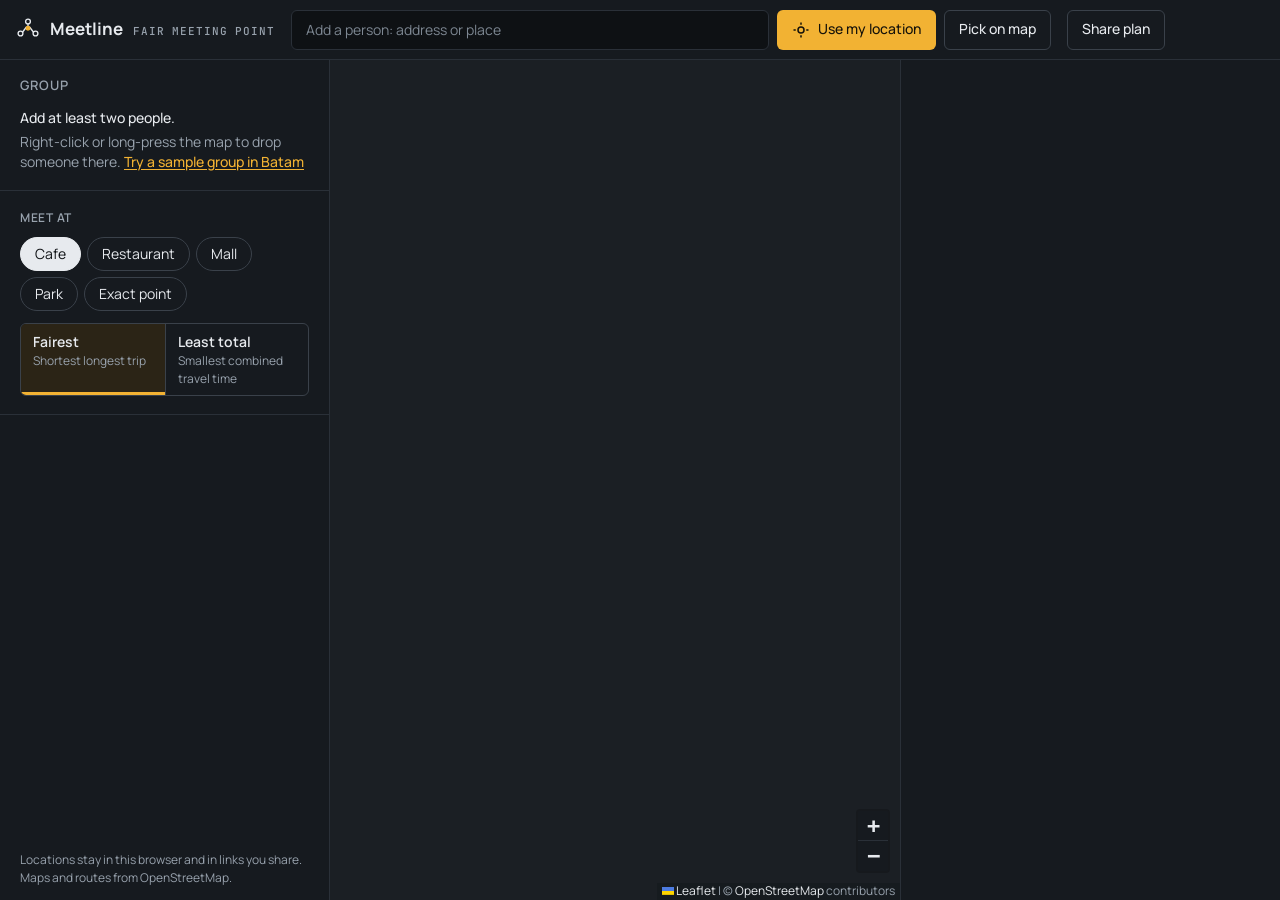
==== index.html @ 8531cdbb "Meetline: fair meeting point for 2-8 people with per-person routes" ====
<!doctype html>
<html lang="en">
<head>
<meta charset="utf-8">
<link rel="icon" href="data:image/svg+xml,%3Csvg xmlns=%27http://www.w3.org/2000/svg%27 viewBox=%270 0 32 32%27%3E%3Ccircle cx=%2716%27 cy=%2716%27 r=%2710%27 fill=%27%23111417%27/%3E%3Ccircle cx=%2716%27 cy=%2716%27 r=%274%27 fill=%27%23ffffff%27/%3E%3C/svg%3E">
<meta name="viewport" content="width=device-width, initial-scale=1, viewport-fit=cover">
<title>Meetline: find the fairest place to meet</title>
<meta name="description" content="Add two or more people, see the place where nobody travels too long, and the road route for each person.">
<link rel="preconnect" href="https://fonts.googleapis.com">
<link rel="preconnect" href="https://fonts.gstatic.com" crossorigin>
<link href="https://fonts.googleapis.com/css2?family=JetBrains+Mono:wght@500&family=Manrope:wght@400;500;600;700&display=swap" rel="stylesheet">
<link rel="stylesheet" href="./vendor/leaflet/leaflet.css">
<link rel="stylesheet" href="./src/base.css">
<link rel="stylesheet" href="style.css">
</head>
<body class="app">
<div class="console">
  <header class="toolbar">
    <div class="brand"><svg class="brand-mark" viewBox="0 0 32 32" aria-hidden="true"><circle cx="6" cy="22" r="3.2"/><circle cx="26" cy="22" r="3.2"/><circle cx="16" cy="6" r="3.2"/><path d="M8.6 20.3L14.2 13M23.4 20.3L17.8 13M16 9.4V13"/><circle cx="16" cy="15" r="2.4" class="brand-meet"/></svg><span class="brand-name">Meetline</span><span class="brand-sub">fair meeting point</span></div>
    <div class="toolbar-add">
      <div class="search">
          <label class="sr" for="search-input">Add a person by address or place</label>
          <input id="search-input" type="search" placeholder="Add a person: address or place" autocomplete="off" role="combobox" aria-controls="search-suggest" aria-expanded="false">
          <ul id="search-suggest" class="suggest" role="listbox" hidden></ul>
        </div>
      <button id="btn-locate" type="button" class="btn btn-primary"><svg viewBox="0 0 24 24" aria-hidden="true"><circle cx="12" cy="12" r="4"/><path d="M12 2v3M12 19v3M2 12h3M19 12h3"/></svg>Use my location</button>
          <button id="btn-pick" type="button" class="btn btn-quiet" aria-pressed="false">Pick on map</button>
    </div>
    <button type="button" class="btn btn-quiet" data-action="share-top">Share plan</button>
  </header>
  <aside id="panel" class="col col-left" aria-label="People and options">
    <section class="block">
      <h1 class="title">Group</h1>
      <div class="block-head"><h2 class="label">People</h2><span id="people-count" class="count"></span></div>
        <ul id="people" class="people"></ul>
        <div id="empty" class="empty">
          <p id="empty-need" class="empty-need">Add at least two people.</p>
          <p class="empty-hint">Right-click or long-press the map to drop someone there. <button type="button" class="link" data-action="demo">Try a sample group in Batam</button></p>
        </div>
    </section>
    <section class="block">
      <h2 class="label">Meet at</h2>
        <div id="categories" class="chips" role="group" aria-label="Place type"></div>
        <div id="objective" class="segs" role="group" aria-label="Ranking"></div>
    </section>
    <footer class="foot">Locations stay in this browser and in links you share. Maps and routes from OpenStreetMap.</footer>
  </aside>
  <main class="col-map"><div id="map" aria-label="Map"></div></main>
  <aside class="col col-right" aria-label="Results">
    <div id="status" class="status" role="status" aria-live="polite" hidden></div>
    <section id="detail" class="detail" hidden></section>
    <section id="results-wrap" class="block" hidden>
        <h2 id="results-label" class="label">Ranked</h2>
        <ol id="results" class="results"></ol>
      </section>
  </aside>
</div>
<div id="toast" class="toast" role="status" aria-live="polite" hidden></div>
<script src="./vendor/leaflet/leaflet.js"></script>
<script src="./src/geo.js"></script>
<script src="./src/demo-snapshot.js"></script>
<script>
window.MEETLINE_CONFIG = { colors: ['#4D9BFF', '#FF8A3D', '#4CC27A', '#FF5C5C', '#2FC6CF', '#E8C547', '#AEB6BF', '#C98C5A'] };
</script>
<script src="./src/app.js"></script>
</body>
</html>
---- vendor/leaflet/leaflet.css ----
/* required styles */

.leaflet-pane,
.leaflet-tile,
.leaflet-marker-icon,
.leaflet-marker-shadow,
.leaflet-tile-container,
.leaflet-pane > svg,
.leaflet-pane > canvas,
.leaflet-zoom-box,
.leaflet-image-layer,
.leaflet-layer {
	position: absolute;
	left: 0;
	top: 0;
	}
.leaflet-container {
	overflow: hidden;
	}
.leaflet-tile,
.leaflet-marker-icon,
.leaflet-marker-shadow {
	-webkit-user-select: none;
	   -moz-user-select: none;
	        user-select: none;
	  -webkit-user-drag: none;
	}
/* Prevents IE11 from highlighting tiles in blue */
.leaflet-tile::selection {
	background: transparent;
}
/* Safari renders non-retina tile on retina better with this, but Chrome is worse */
.leaflet-safari .leaflet-tile {
	image-rendering: -webkit-optimize-contrast;
	}
/* hack that prevents hw layers "stretching" when loading new tiles */
.leaflet-safari .leaflet-tile-container {
	width: 1600px;
	height: 1600px;
	-webkit-transform-origin: 0 0;
	}
.leaflet-marker-icon,
.leaflet-marker-shadow {
	display: block;
	}
/* .leaflet-container svg: reset svg max-width decleration shipped in Joomla! (joomla.org) 3.x */
/* .leaflet-container img: map is broken in FF if you have max-width: 100% on tiles */
.leaflet-container .leaflet-overlay-pane svg {
	max-width: none !important;
	max-height: none !important;
	}
.leaflet-container .leaflet-marker-pane img,
.leaflet-container .leaflet-shadow-pane img,
.leaflet-container .leaflet-tile-pane img,
.leaflet-container img.leaflet-image-layer,
.leaflet-container .leaflet-tile {
	max-width: none !important;
	max-height: none !important;
	width: auto;
	padding: 0;
	}

.leaflet-container img.leaflet-tile {
	/* See: https://bugs.chromium.org/p/chromium/issues/detail?id=600120 */
	mix-blend-mode: plus-lighter;
}

.leaflet-container.leaflet-touch-zoom {
	-ms-touch-action: pan-x pan-y;
	touch-action: pan-x pan-y;
	}
.leaflet-container.leaflet-touch-drag {
	-ms-touch-action: pinch-zoom;
	/* Fallback for FF which doesn't support pinch-zoom */
	touch-action: none;
	touch-action: pinch-zoom;
}
.leaflet-container.leaflet-touch-drag.leaflet-touch-zoom {
	-ms-touch-action: none;
	touch-action: none;
}
.leaflet-container {
	-webkit-tap-highlight-color: transparent;
}
.leaflet-container a {
	-webkit-tap-highlight-color: rgba(51, 181, 229, 0.4);
}
.leaflet-tile {
	filter: inherit;
	visibility: hidden;
	}
.leaflet-tile-loaded {
	visibility: inherit;
	}
.leaflet-zoom-box {
	width: 0;
	height: 0;
	-moz-box-sizing: border-box;
	     box-sizing: border-box;
	z-index: 800;
	}
/* workaround for https://bugzilla.mozilla.org/show_bug.cgi?id=888319 */
.leaflet-overlay-pane svg {
	-moz-user-select: none;
	}

.leaflet-pane         { z-index: 400; }

.leaflet-tile-pane    { z-index: 200; }
.leaflet-overlay-pane { z-index: 400; }
.leaflet-shadow-pane  { z-index: 500; }
.leaflet-marker-pane  { z-index: 600; }
.leaflet-tooltip-pane   { z-index: 650; }
.leaflet-popup-pane   { z-index: 700; }

.leaflet-map-pane canvas { z-index: 100; }
.leaflet-map-pane svg    { z-index: 200; }

.leaflet-vml-shape {
	width: 1px;
	height: 1px;
	}
.lvml {
	behavior: url(#default#VML);
	display: inline-block;
	position: absolute;
	}


/* control positioning */

.leaflet-control {
	position: relative;
	z-index: 800;
	pointer-events: visiblePainted; /* IE 9-10 doesn't have auto */
	pointer-events: auto;
	}
.leaflet-top,
.leaflet-bottom {
	position: absolute;
	z-index: 1000;
	pointer-events: none;
	}
.leaflet-top {
	top: 0;
	}
.leaflet-right {
	right: 0;
	}
.leaflet-bottom {
	bottom: 0;
	}
.leaflet-left {
	left: 0;
	}
.leaflet-control {
	float: left;
	clear: both;
	}
.leaflet-right .leaflet-control {
	float: right;
	}
.leaflet-top .leaflet-control {
	margin-top: 10px;
	}
.leaflet-bottom .leaflet-control {
	margin-bottom: 10px;
	}
.leaflet-left .leaflet-control {
	margin-left: 10px;
	}
.leaflet-right .leaflet-control {
	margin-right: 10px;
	}


/* zoom and fade animations */

.leaflet-fade-anim .leaflet-popup {
	opacity: 0;
	-webkit-transition: opacity 0.2s linear;
	   -moz-transition: opacity 0.2s linear;
	        transition: opacity 0.2s linear;
	}
.leaflet-fade-anim .leaflet-map-pane .leaflet-popup {
	opacity: 1;
	}
.leaflet-zoom-animated {
	-webkit-transform-origin: 0 0;
	    -ms-transform-origin: 0 0;
	        transform-origin: 0 0;
	}
svg.leaflet-zoom-animated {
	will-change: transform;
}

.leaflet-zoom-anim .leaflet-zoom-animated {
	-webkit-transition: -webkit-transform 0.25s cubic-bezier(0,0,0.25,1);
	   -moz-transition:    -moz-transform 0.25s cubic-bezier(0,0,0.25,1);
	        transition:         transform 0.25s cubic-bezier(0,0,0.25,1);
	}
.leaflet-zoom-anim .leaflet-tile,
.leaflet-pan-anim .leaflet-tile {
	-webkit-transition: none;
	   -moz-transition: none;
	        transition: none;
	}

.leaflet-zoom-anim .leaflet-zoom-hide {
	visibility: hidden;
	}


/* cursors */

.leaflet-interactive {
	cursor: pointer;
	}
.leaflet-grab {
	cursor: -webkit-grab;
	cursor:    -moz-grab;
	cursor:         grab;
	}
.leaflet-crosshair,
.leaflet-crosshair .leaflet-interactive {
	cursor: crosshair;
	}
.leaflet-popup-pane,
.leaflet-control {
	cursor: auto;
	}
.leaflet-dragging .leaflet-grab,
.leaflet-dragging .leaflet-grab .leaflet-interactive,
.leaflet-dragging .leaflet-marker-draggable {
	cursor: move;
	cursor: -webkit-grabbing;
	cursor:    -moz-grabbing;
	cursor:         grabbing;
	}

/* marker & overlays interactivity */
.leaflet-marker-icon,
.leaflet-marker-shadow,
.leaflet-image-layer,
.leaflet-pane > svg path,
.leaflet-tile-container {
	pointer-events: none;
	}

.leaflet-marker-icon.leaflet-interactive,
.leaflet-image-layer.leaflet-interactive,
.leaflet-pane > svg path.leaflet-interactive,
svg.leaflet-image-layer.leaflet-interactive path {
	pointer-events: visiblePainted; /* IE 9-10 doesn't have auto */
	pointer-events: auto;
	}

/* visual tweaks */

.leaflet-container {
	background: #ddd;
	outline-offset: 1px;
	}
.leaflet-container a {
	color: #0078A8;
	}
.leaflet-zoom-box {
	border: 2px dotted #38f;
	background: rgba(255,255,255,0.5);
	}


/* general typography */
.leaflet-container {
	font-family: "Helvetica Neue", Arial, Helvetica, sans-serif;
	font-size: 12px;
	font-size: 0.75rem;
	line-height: 1.5;
	}


/* general toolbar styles */

.leaflet-bar {
	box-shadow: 0 1px 5px rgba(0,0,0,0.65);
	border-radius: 4px;
	}
.leaflet-bar a {
	background-color: #fff;
	border-bottom: 1px solid #ccc;
	width: 26px;
	height: 26px;
	line-height: 26px;
	display: block;
	text-align: center;
	text-decoration: none;
	color: black;
	}
.leaflet-bar a,
.leaflet-control-layers-toggle {
	background-position: 50% 50%;
	background-repeat: no-repeat;
	display: block;
	}
.leaflet-bar a:hover,
.leaflet-bar a:focus {
	background-color: #f4f4f4;
	}
.leaflet-bar a:first-child {
	border-top-left-radius: 4px;
	border-top-right-radius: 4px;
	}
.leaflet-bar a:last-child {
	border-bottom-left-radius: 4px;
	border-bottom-right-radius: 4px;
	border-bottom: none;
	}
.leaflet-bar a.leaflet-disabled {
	cursor: default;
	background-color: #f4f4f4;
	color: #bbb;
	}

.leaflet-touch .leaflet-bar a {
	width: 30px;
	height: 30px;
	line-height: 30px;
	}
.leaflet-touch .leaflet-bar a:first-child {
	border-top-left-radius: 2px;
	border-top-right-radius: 2px;
	}
.leaflet-touch .leaflet-bar a:last-child {
	border-bottom-left-radius: 2px;
	border-bottom-right-radius: 2px;
	}

/* zoom control */

.leaflet-control-zoom-in,
.leaflet-control-zoom-out {
	font: bold 18px 'Lucida Console', Monaco, monospace;
	text-indent: 1px;
	}

.leaflet-touch .leaflet-control-zoom-in, .leaflet-touch .leaflet-control-zoom-out  {
	font-size: 22px;
	}


/* layers control */

.leaflet-control-layers {
	box-shadow: 0 1px 5px rgba(0,0,0,0.4);
	background: #fff;
	border-radius: 5px;
	}
.leaflet-control-layers-toggle {
	background-image: url(images/layers.png);
	width: 36px;
	height: 36px;
	}
.leaflet-retina .leaflet-control-layers-toggle {
	background-image: url(images/layers-2x.png);
	background-size: 26px 26px;
	}
.leaflet-touch .leaflet-control-layers-toggle {
	width: 44px;
	height: 44px;
	}
.leaflet-control-layers .leaflet-control-layers-list,
.leaflet-control-layers-expanded .leaflet-control-layers-toggle {
	display: none;
	}
.leaflet-control-layers-expanded .leaflet-control-layers-list {
	display: block;
	position: relative;
	}
.leaflet-control-layers-expanded {
	padding: 6px 10px 6px 6px;
	color: #333;
	background: #fff;
	}
.leaflet-control-layers-scrollbar {
	overflow-y: scroll;
	overflow-x: hidden;
	padding-right: 5px;
	}
.leaflet-control-layers-selector {
	margin-top: 2px;
	position: relative;
	top: 1px;
	}
.leaflet-control-layers label {
	display: block;
	font-size: 13px;
	font-size: 1.08333em;
	}
.leaflet-control-layers-separator {
	height: 0;
	border-top: 1px solid #ddd;
	margin: 5px -10px 5px -6px;
	}

/* Default icon URLs */
.leaflet-default-icon-path { /* used only in path-guessing heuristic, see L.Icon.Default */
	background-image: url(images/marker-icon.png);
	}


/* attribution and scale controls */

.leaflet-container .leaflet-control-attribution {
	background: #fff;
	background: rgba(255, 255, 255, 0.8);
	margin: 0;
	}
.leaflet-control-attribution,
.leaflet-control-scale-line {
	padding: 0 5px;
	color: #333;
	line-height: 1.4;
	}
.leaflet-control-attribution a {
	text-decoration: none;
	}
.leaflet-control-attribution a:hover,
.leaflet-control-attribution a:focus {
	text-decoration: underline;
	}
.leaflet-attribution-flag {
	display: inline !important;
	vertical-align: baseline !important;
	width: 1em;
	height: 0.6669em;
	}
.leaflet-left .leaflet-control-scale {
	margin-left: 5px;
	}
.leaflet-bottom .leaflet-control-scale {
	margin-bottom: 5px;
	}
.leaflet-control-scale-line {
	border: 2px solid #777;
	border-top: none;
	line-height: 1.1;
	padding: 2px 5px 1px;
	white-space: nowrap;
	-moz-box-sizing: border-box;
	     box-sizing: border-box;
	background: rgba(255, 255, 255, 0.8);
	text-shadow: 1px 1px #fff;
	}
.leaflet-control-scale-line:not(:first-child) {
	border-top: 2px solid #777;
	border-bottom: none;
	margin-top: -2px;
	}
.leaflet-control-scale-line:not(:first-child):not(:last-child) {
	border-bottom: 2px solid #777;
	}

.leaflet-touch .leaflet-control-attribution,
.leaflet-touch .leaflet-control-layers,
.leaflet-touch .leaflet-bar {
	box-shadow: none;
	}
.leaflet-touch .leaflet-control-layers,
.leaflet-touch .leaflet-bar {
	border: 2px solid rgba(0,0,0,0.2);
	background-clip: padding-box;
	}


/* popup */

.leaflet-popup {
	position: absolute;
	text-align: center;
	margin-bottom: 20px;
	}
.leaflet-popup-content-wrapper {
	padding: 1px;
	text-align: left;
	border-radius: 12px;
	}
.leaflet-popup-content {
	margin: 13px 24px 13px 20px;
	line-height: 1.3;
	font-size: 13px;
	font-size: 1.08333em;
	min-height: 1px;
	}
.leaflet-popup-content p {
	margin: 17px 0;
	margin: 1.3em 0;
	}
.leaflet-popup-tip-container {
	width: 40px;
	height: 20px;
	position: absolute;
	left: 50%;
	margin-top: -1px;
	margin-left: -20px;
	overflow: hidden;
	pointer-events: none;
	}
.leaflet-popup-tip {
	width: 17px;
	height: 17px;
	padding: 1px;

	margin: -10px auto 0;
	pointer-events: auto;

	-webkit-transform: rotate(45deg);
	   -moz-transform: rotate(45deg);
	    -ms-transform: rotate(45deg);
	        transform: rotate(45deg);
	}
.leaflet-popup-content-wrapper,
.leaflet-popup-tip {
	background: white;
	color: #333;
	box-shadow: 0 3px 14px rgba(0,0,0,0.4);
	}
.leaflet-container a.leaflet-popup-close-button {
	position: absolute;
	top: 0;
	right: 0;
	border: none;
	text-align: center;
	width: 24px;
	height: 24px;
	font: 16px/24px Tahoma, Verdana, sans-serif;
	color: #757575;
	text-decoration: none;
	background: transparent;
	}
.leaflet-container a.leaflet-popup-close-button:hover,
.leaflet-container a.leaflet-popup-close-button:focus {
	color: #585858;
	}
.leaflet-popup-scrolled {
	overflow: auto;
	}

.leaflet-oldie .leaflet-popup-content-wrapper {
	-ms-zoom: 1;
	}
.leaflet-oldie .leaflet-popup-tip {
	width: 24px;
	margin: 0 auto;

	-ms-filter: "progid:DXImageTransform.Microsoft.Matrix(M11=0.70710678, M12=0.70710678, M21=-0.70710678, M22=0.70710678)";
	filter: progid:DXImageTransform.Microsoft.Matrix(M11=0.70710678, M12=0.70710678, M21=-0.70710678, M22=0.70710678);
	}

.leaflet-oldie .leaflet-control-zoom,
.leaflet-oldie .leaflet-control-layers,
.leaflet-oldie .leaflet-popup-content-wrapper,
.leaflet-oldie .leaflet-popup-tip {
	border: 1px solid #999;
	}


/* div icon */

.leaflet-div-icon {
	background: #fff;
	border: 1px solid #666;
	}


/* Tooltip */
/* Base styles for the element that has a tooltip */
.leaflet-tooltip {
	position: absolute;
	padding: 6px;
	background-color: #fff;
	border: 1px solid #fff;
	border-radius: 3px;
	color: #222;
	white-space: nowrap;
	-webkit-user-select: none;
	-moz-user-select: none;
	-ms-user-select: none;
	user-select: none;
	pointer-events: none;
	box-shadow: 0 1px 3px rgba(0,0,0,0.4);
	}
.leaflet-tooltip.leaflet-interactive {
	cursor: pointer;
	pointer-events: auto;
	}
.leaflet-tooltip-top:before,
.leaflet-tooltip-bottom:before,
.leaflet-tooltip-left:before,
.leaflet-tooltip-right:before {
	position: absolute;
	pointer-events: none;
	border: 6px solid transparent;
	background: transparent;
	content: "";
	}

/* Directions */

.leaflet-tooltip-bottom {
	margin-top: 6px;
}
.leaflet-tooltip-top {
	margin-top: -6px;
}
.leaflet-tooltip-bottom:before,
.leaflet-tooltip-top:before {
	left: 50%;
	margin-left: -6px;
	}
.leaflet-tooltip-top:before {
	bottom: 0;
	margin-bottom: -12px;
	border-top-color: #fff;
	}
.leaflet-tooltip-bottom:before {
	top: 0;
	margin-top: -12px;
	margin-left: -6px;
	border-bottom-color: #fff;
	}
.leaflet-tooltip-left {
	margin-left: -6px;
}
.leaflet-tooltip-right {
	margin-left: 6px;
}
.leaflet-tooltip-left:before,
.leaflet-tooltip-right:before {
	top: 50%;
	margin-top: -6px;
	}
.leaflet-tooltip-left:before {
	right: 0;
	margin-right: -12px;
	border-left-color: #fff;
	}
.leaflet-tooltip-right:before {
	left: 0;
	margin-left: -12px;
	border-right-color: #fff;
	}

/* Printing */

@media print {
	/* Prevent printers from removing background-images of controls. */
	.leaflet-control {
		-webkit-print-color-adjust: exact;
		print-color-adjust: exact;
		}
	}
---- src/base.css ----
/* Meetline component base (people, chips, results, legs, pins). Directions set tokens and layout. */
* { box-sizing: border-box; }
[hidden] { display: none !important; }
button, input { font: inherit; color: inherit; }
.sr { position: absolute; width: 1px; height: 1px; overflow: hidden; clip: rect(0 0 0 0); white-space: nowrap; }



.block { padding: 18px 20px; border-bottom: 1px solid var(--line); }
.block-head { display: flex; align-items: baseline; justify-content: space-between; }
.title { font-size: 24px; line-height: 1.2; font-weight: 600; letter-spacing: -0.015em; margin: 0 0 6px; }
.lede { margin: 0 0 14px; color: var(--muted); }
.label { font-size: 12px; font-weight: 600; letter-spacing: 0.06em; text-transform: uppercase; color: var(--muted); margin: 0 0 10px; }
.count { font: 500 12px var(--mono); color: var(--muted); }

.search { position: relative; }
.search input { width: 100%; height: 44px; padding: 0 14px; border: 1px solid #c9ced4; border-radius: var(--radius); background: var(--paper); }
.search input:focus { outline: 2px solid var(--accent); outline-offset: 1px; border-color: var(--accent); }
.suggest { position: absolute; z-index: 1000; left: 0; right: 0; top: calc(100% + 4px); margin: 0; padding: 4px; list-style: none; background: var(--paper); border: 1px solid var(--line); border-radius: var(--radius); box-shadow: 0 8px 24px rgba(16, 24, 32, 0.12); }
.suggest-item { display: flex; flex-direction: column; padding: 8px 10px; border-radius: 6px; cursor: pointer; }
.suggest-item.is-active, .suggest-item:hover { background: var(--soft); }
.suggest-title { font-weight: 500; }
.suggest-sub { font-size: 13px; color: var(--muted); }
.add-row { display: flex; gap: 8px; margin-top: 10px; }

.btn { display: inline-flex; align-items: center; justify-content: center; gap: 8px; height: 40px; padding: 0 14px; border-radius: var(--radius); border: 1px solid transparent; cursor: pointer; font-weight: 500; text-decoration: none; white-space: nowrap; }
.btn svg { width: 18px; height: 18px; fill: none; stroke: currentColor; stroke-width: 2; }
.btn-primary { background: var(--accent); color: var(--accent-ink); }
.btn-primary:hover { background: #095c42; }
.btn-quiet { background: var(--paper); border-color: #c9ced4; color: var(--ink); }
.btn-quiet:hover, .btn-quiet.is-on { background: var(--soft); border-color: var(--ink); }
.btn-small { height: 32px; padding: 0 12px; font-size: 14px; }
.btn:focus-visible, .chip:focus-visible, .seg:focus-visible, .mode-btn:focus-visible, .venue-hit:focus-visible, .icon-btn:focus-visible, .link:focus-visible { outline: 2px solid var(--accent); outline-offset: 2px; }
.link { background: none; border: 0; padding: 0; color: var(--accent); font-weight: 500; text-decoration: underline; text-underline-offset: 2px; cursor: pointer; }

.people { list-style: none; margin: 0; padding: 0; }
.person { display: grid; grid-template-columns: 32px minmax(0, 1fr) auto 28px; align-items: center; gap: 10px; padding: 8px 0; border-top: 1px solid var(--line); }
.person:first-child { border-top: 0; }
.person-mark { width: 30px; height: 30px; border-radius: 50%; background: var(--c); color: #fff; display: grid; place-items: center; font-weight: 600; font-size: 14px; cursor: pointer; }
.person-name { width: 100%; border: 0; padding: 2px 4px; margin-left: -4px; border-radius: 4px; font-weight: 600; background: transparent; }
.person-name:hover { background: var(--soft); }
.person-name:focus { outline: 2px solid var(--accent); background: var(--paper); }
.person-place { font-size: 13px; color: var(--muted); white-space: nowrap; overflow: hidden; text-overflow: ellipsis; }
.person-live { font: 500 11px var(--mono); color: var(--accent); margin-right: 6px; text-transform: uppercase; }
.mode { display: inline-flex; border: 1px solid var(--line); border-radius: 7px; padding: 2px; }
.mode-btn { width: 30px; height: 28px; display: grid; place-items: center; background: none; border: 0; border-radius: 5px; cursor: pointer; color: var(--muted); }
.mode-btn svg { width: 18px; height: 18px; fill: none; stroke: currentColor; stroke-width: 1.7; stroke-linecap: round; stroke-linejoin: round; }
.mode-btn.is-on { background: var(--ink); color: #fff; }
.icon-btn { width: 28px; height: 28px; display: grid; place-items: center; background: none; border: 0; border-radius: 6px; cursor: pointer; color: var(--muted); }
.icon-btn:hover { background: var(--soft); color: var(--ink); }
.icon-btn svg { width: 16px; height: 16px; fill: none; stroke: currentColor; stroke-width: 2; }

.empty { margin-top: 4px; }
.empty-need { margin: 0 0 4px; font-weight: 500; }
.empty-hint { margin: 0; color: var(--muted); font-size: 14px; }

.chips { display: flex; flex-wrap: wrap; gap: 6px; margin-bottom: 12px; }
.chip { height: 34px; padding: 0 14px; border-radius: 17px; border: 1px solid #c9ced4; background: var(--paper); cursor: pointer; font-size: 14px; }
.chip:hover { border-color: var(--ink); }
.chip.is-on { background: var(--ink); border-color: var(--ink); color: #fff; }
.segs { display: grid; grid-template-columns: 1fr 1fr; border: 1px solid #c9ced4; border-radius: var(--radius); overflow: hidden; }
.seg { display: flex; flex-direction: column; align-items: flex-start; padding: 8px 12px; background: var(--paper); border: 0; cursor: pointer; text-align: left; }
.seg + .seg { border-left: 1px solid #c9ced4; }
.seg-label { font-weight: 600; font-size: 14px; }
.seg-hint { font-size: 12px; color: var(--muted); }
.seg.is-on { background: var(--accent-soft); box-shadow: inset 0 -3px 0 var(--accent); }

.status { margin: 0; padding: 10px 20px; font-size: 14px; color: var(--muted); border-bottom: 1px solid var(--line); background: var(--soft); }
.status[data-kind="busy"]::before { content: ""; display: inline-block; width: 10px; height: 10px; margin-right: 8px; border: 2px solid var(--accent); border-right-color: transparent; border-radius: 50%; animation: spin 0.8s linear infinite; vertical-align: -1px; }
.status[data-kind="error"] { color: #a61b1b; background: #fdeeee; }
@keyframes spin { to { transform: rotate(360deg); } }

.detail { padding: 18px 20px; border-bottom: 1px solid var(--line); background: var(--paper); }
.detail-head { display: flex; justify-content: space-between; gap: 12px; align-items: flex-start; }
.detail-kicker { margin: 0; font-size: 12px; font-weight: 600; letter-spacing: 0.06em; text-transform: uppercase; color: var(--accent); }
.detail-name { margin: 2px 0 2px; font-size: 21px; line-height: 1.2; font-weight: 600; letter-spacing: -0.01em; }
.detail-meta { margin: 0; font-size: 13px; color: var(--muted); }
.detail-figure { text-align: right; flex: none; }
.detail-figure-num { display: block; font: 500 22px/1.1 var(--mono); }
.detail-figure-label { font-size: 12px; color: var(--muted); }
.legs { list-style: none; margin: 14px 0; padding: 0; }
.leg { display: grid; grid-template-columns: 28px minmax(0, 1fr) auto auto; gap: 10px; align-items: center; padding: 8px 0; border-top: 1px solid var(--line); }
.leg-mark { width: 24px; height: 24px; border-radius: 50%; background: var(--c); color: #fff; display: grid; place-items: center; font-size: 12px; font-weight: 600; }
.leg-who { display: flex; flex-direction: column; min-width: 0; }
.leg-name { font-weight: 500; }
.leg-mode { font-size: 13px; color: var(--muted); }
.leg-time { font: 500 15px var(--mono); }
.leg-go { display: inline-flex; align-items: center; gap: 4px; font-size: 13px; color: var(--accent); text-decoration: none; padding: 4px 6px; border-radius: 6px; font-weight: 500; }
.leg-go:hover { background: var(--accent-soft); }
.leg-go svg { width: 14px; height: 14px; fill: none; stroke: currentColor; stroke-width: 2; }
.detail-actions { display: flex; gap: 8px; flex-wrap: wrap; }

.results { list-style: none; margin: 0; padding: 0; }
.venue + .venue { margin-top: 6px; }
.venue-hit { display: grid; grid-template-columns: 26px minmax(0, 1fr); gap: 10px; width: 100%; text-align: left; padding: 10px; border: 1px solid var(--line); border-radius: var(--radius); background: var(--paper); cursor: pointer; }
.venue-hit:hover { border-color: #aab1b9; }
.venue.is-selected .venue-hit { border-color: var(--accent); box-shadow: inset 3px 0 0 var(--accent); }
.venue-rank { font: 500 13px/24px var(--mono); width: 24px; height: 24px; text-align: center; border-radius: 4px; background: var(--soft); }
.venue.is-selected .venue-rank { background: var(--accent); color: #fff; }
.venue-body { display: flex; flex-direction: column; min-width: 0; }
.venue-name { font-weight: 600; white-space: nowrap; overflow: hidden; text-overflow: ellipsis; }
.venue-meta { font-size: 13px; color: var(--muted); white-space: nowrap; overflow: hidden; text-overflow: ellipsis; }
.strip { position: relative; height: 14px; margin: 8px 0 6px; border-bottom: 1px solid var(--line); }
.strip-span { position: absolute; bottom: 5px; height: 4px; background: var(--line); border-radius: 2px; }
.tick { position: absolute; bottom: 1px; width: 12px; height: 12px; margin-left: -6px; border-radius: 50%; background: var(--c); border: 2px solid #fff; box-shadow: 0 0 0 1px rgba(0, 0, 0, 0.12); }
.venue-stats { display: flex; gap: 12px; flex-wrap: wrap; font-size: 13px; color: var(--muted); }
.venue-stats b { font: 500 13px var(--mono); color: var(--ink); }

.foot { margin-top: auto; padding: 14px 20px; font-size: 12px; color: var(--muted); }

.toast { position: fixed; left: 50%; bottom: 24px; transform: translateX(-50%); z-index: 2000; max-width: min(92vw, 460px); padding: 12px 16px; border-radius: var(--radius); background: var(--ink); color: #fff; font-size: 14px; box-shadow: 0 8px 24px rgba(0, 0, 0, 0.2); }

/* Map pins */
.pin-wrap { background: none; border: 0; }
.pin-person { width: 34px; height: 34px; border-radius: 50%; background: var(--c); border: 3px solid #fff; box-shadow: 0 1px 4px rgba(0, 0, 0, 0.35); display: grid; place-items: center; color: #fff; font: 600 14px var(--sans); }
.pin-person.is-me { outline: 3px solid rgba(28, 100, 217, 0.25); }
.pin-venue { position: relative; width: 28px; height: 28px; border-radius: 50% 50% 50% 0; transform: rotate(-45deg); background: #fff; border: 2px solid var(--ink); display: grid; place-items: center; box-shadow: 0 1px 3px rgba(0, 0, 0, 0.3); }
.pin-venue span { transform: rotate(45deg); font: 600 12px var(--mono); color: var(--ink); }
.pin-venue.is-selected { width: 40px; height: 40px; background: var(--accent); border-color: #fff; border-width: 3px; }
.pin-venue.is-selected span { color: #fff; font-size: 15px; }
.pin-venue-wrap { position: relative; }
.pin-label { position: absolute; left: 46px; top: 2px; white-space: nowrap; background: #fff; border-radius: 6px; padding: 5px 9px; box-shadow: 0 2px 8px rgba(0, 0, 0, 0.2); display: flex; flex-direction: column; font: 12px/1.3 var(--sans); color: var(--muted); }
.pin-label b { color: var(--ink); font-size: 13px; font-weight: 600; }
.pin-center { width: 18px; height: 18px; border: 2px solid var(--ink); border-radius: 50%; background: rgba(255, 255, 255, 0.7); position: relative; }
.pin-center::after { content: ""; position: absolute; inset: 5px; border-radius: 50%; background: var(--ink); }
.search-ring { fill: var(--accent); fill-opacity: 0.05; stroke: var(--accent); stroke-opacity: 0.45; stroke-width: 1.5; stroke-dasharray: 4 6; }
.leaflet-container { font-family: var(--sans); }
.leaflet-tooltip { font-size: 13px; }
#map.is-picking { cursor: crosshair; }
---- style.css ----
/* Meetline: dispatch console (references: Flightradar24, ride-hail dispatch screens). See design.md. */
:root {
  --ink: #e7eaee;
  --muted: #98a2ad;
  --line: #2a3038;
  --soft: #1f242b;
  --paper: #161a1f;
  --bg: #0e1114;
  --accent: #f2b233;
  --accent-ink: #15120a;
  --accent-soft: #2b2416;
  --radius: 6px;
  --sans: "Manrope", "Segoe UI", system-ui, sans-serif;
  --mono: "JetBrains Mono", ui-monospace, "Cascadia Mono", monospace;
}
* { box-sizing: border-box; }
html, body { margin: 0; height: 100%; }
body { font: 14px/1.45 var(--sans); color: var(--ink); background: var(--bg); -webkit-font-smoothing: antialiased; }

.console { display: grid; grid-template-columns: 330px minmax(0, 1fr) 380px; grid-template-rows: 60px minmax(0, 1fr); height: 100vh; height: 100dvh; }
.toolbar { grid-column: 1 / -1; display: flex; align-items: center; gap: 16px; padding: 0 16px; background: var(--paper); border-bottom: 1px solid var(--line); }
.brand { display: flex; align-items: baseline; gap: 10px; flex: none; }
.brand-mark { width: 24px; height: 24px; fill: none; stroke: var(--ink); stroke-width: 1.8; align-self: center; }
.brand-mark circle { fill: var(--paper); }
.brand-mark .brand-meet { fill: var(--accent); stroke: var(--accent); }
.brand-name { font-weight: 700; font-size: 17px; }
.brand-sub { font: 500 11px var(--mono); color: var(--muted); text-transform: uppercase; letter-spacing: 0.08em; }
.toolbar-add { flex: 1; display: flex; gap: 8px; max-width: 760px; }
.toolbar .search { flex: 1; }
.col { background: var(--paper); overflow-y: auto; display: flex; flex-direction: column; }
.col-left { border-right: 1px solid var(--line); }
.col-right { border-left: 1px solid var(--line); }
.col-map { position: relative; min-width: 0; }
#map { position: absolute; inset: 0; background: #1b1f24; }
.leaflet-tile-pane { filter: invert(1) hue-rotate(180deg) grayscale(0.6) brightness(0.82) contrast(0.92); }

.title { font-size: 13px; font-weight: 600; letter-spacing: 0.08em; text-transform: uppercase; color: var(--muted); margin: 0 0 10px; }
.block .block-head .label { display: none; }
.label { color: var(--muted); }
.count { color: var(--muted); }
.search input { background: var(--bg); border-color: var(--line); color: var(--ink); height: 40px; }
.search input::placeholder { color: #7d8792; }
.suggest { background: var(--paper); border-color: var(--line); }
.suggest-item.is-active, .suggest-item:hover { background: var(--soft); }
.btn-primary:hover { background: #ffc44f; }
.btn-quiet { background: transparent; color: var(--ink); border-color: #3a414a; }
.btn-quiet:hover, .btn-quiet.is-on { background: var(--soft); border-color: var(--ink); }
.person-name:focus { background: var(--bg); }
.person-name:hover { background: var(--soft); }
.mode { border-color: var(--line); }
.mode-btn.is-on { background: var(--ink); color: var(--bg); }
.icon-btn:hover { background: var(--soft); }
.chip { background: transparent; border-color: #3a414a; }
.chip:hover { border-color: var(--ink); }
.chip.is-on { background: var(--ink); color: var(--bg); border-color: var(--ink); }
.segs { border-color: #3a414a; }
.seg { background: transparent; }
.seg + .seg { border-left-color: #3a414a; }
.seg.is-on { background: var(--accent-soft); box-shadow: inset 0 -3px 0 var(--accent); }
.status { background: var(--soft); border-bottom-color: var(--line); color: var(--muted); }
.status[data-kind="error"] { color: #ffb4b4; background: #3a1c1c; }
.detail { background: var(--paper); }
.detail-kicker { color: var(--accent); }
.detail-figure-num { color: var(--accent); font-size: 26px; }
.leg-go { color: var(--accent); }
.leg-go:hover { background: var(--accent-soft); }
.leg-mark, .person-mark { box-shadow: 0 0 0 2px var(--paper); color: #0e1114; }
.venue-hit { background: transparent; border-color: var(--line); }
.venue-hit:hover { border-color: #4a525c; }
.venue.is-selected .venue-hit { border-color: var(--accent); box-shadow: inset 3px 0 0 var(--accent); background: #1b1f25; }
.venue-rank { background: var(--soft); }
.venue.is-selected .venue-rank { background: var(--accent); color: var(--accent-ink); }
.venue-stats b { color: var(--ink); }
.strip { border-bottom-color: var(--line); }
.strip-span { background: #3a414a; }
.tick { border-color: var(--paper); }
.foot { margin-top: auto; padding: 14px 20px; font-size: 12px; color: var(--muted); }
.toast { background: var(--ink); color: var(--bg); }
.link { color: var(--accent); }
.pin-person { color: #0e1114; border-color: #0e1114; }
.pin-venue { background: var(--paper); border-color: var(--ink); }
.pin-venue span { color: var(--ink); }
.pin-venue.is-selected { background: var(--accent); border-color: #0e1114; }
.pin-venue.is-selected span { color: var(--accent-ink); }
.pin-label { background: var(--paper); color: var(--muted); }
.pin-label b { color: var(--ink); }
.pin-center { border-color: var(--ink); background: rgba(14, 17, 20, 0.6); }
.pin-center::after { background: var(--ink); }
.search-ring { fill: var(--accent); stroke: var(--accent); }
.leaflet-container { font-family: var(--sans); }
.leaflet-bar a { background: var(--paper); color: var(--ink); border-bottom-color: var(--line); }
.leaflet-control-attribution { background: rgba(22, 26, 31, 0.85) !important; color: var(--muted); }
.leaflet-control-attribution a { color: var(--ink); }

@media (max-width: 1100px) {
  .console { grid-template-columns: 320px minmax(0, 1fr); grid-template-rows: 60px minmax(0, 1fr) auto; }
  .brand-sub { display: none; }
  .toolbar .search { min-width: 200px; }
  .col-right { grid-column: 1 / -1; border-left: 0; border-top: 1px solid var(--line); max-height: 45vh; }
}
@media (max-width: 760px) {
  .console { display: flex; flex-direction: column; height: auto; }
  .toolbar { flex-wrap: wrap; padding: 10px 12px; gap: 8px; position: static; }
  .toolbar-add { order: 3; flex: 1 1 100%; flex-wrap: wrap; }
  .toolbar .search { flex: 1 1 100%; }
  .toolbar-add .btn { flex: 1; }
  .toolbar > .btn-quiet { margin-left: auto; }
  .col-map { height: 46vh; min-height: 300px; order: 1; }
  .col-right { order: 2; max-height: none; overflow: visible; border-top: 1px solid var(--line); }
  .col-left { order: 3; overflow: visible; border-right: 0; border-top: 1px solid var(--line); }
  .block, .detail { padding: 14px 16px; }
}
@media (max-width: 359px) {
  /* The result card repeats the label; keep the map pin clean on the narrowest phones. */
  .pin-label { display: none; }
}
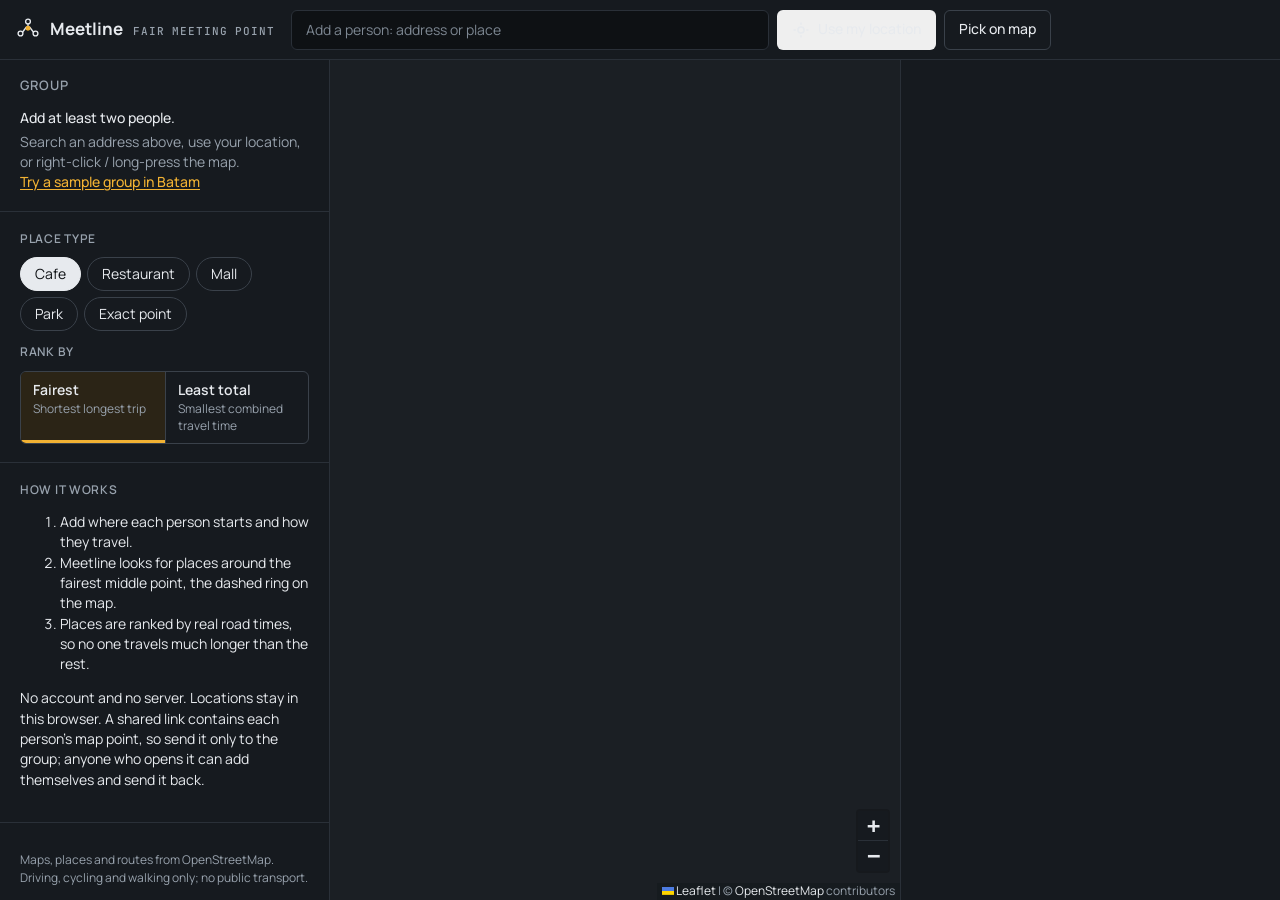
==== commit 701a7271: "Hone 2: group-first phone order, labeled modes, same-block merge, plain stats, grayscale map" ====
--- a/index.html
+++ b/index.html
@@ -1,67 +1,76 @@
-<!doctype html>
-<html lang="en">
-<head>
-<meta charset="utf-8">
-<link rel="icon" href="data:image/svg+xml,%3Csvg xmlns=%27http://www.w3.org/2000/svg%27 viewBox=%270 0 32 32%27%3E%3Ccircle cx=%2716%27 cy=%2716%27 r=%2710%27 fill=%27%23111417%27/%3E%3Ccircle cx=%2716%27 cy=%2716%27 r=%274%27 fill=%27%23ffffff%27/%3E%3C/svg%3E">
-<meta name="viewport" content="width=device-width, initial-scale=1, viewport-fit=cover">
-<title>Meetline: find the fairest place to meet</title>
-<meta name="description" content="Add two or more people, see the place where nobody travels too long, and the road route for each person.">
-<link rel="preconnect" href="https://fonts.googleapis.com">
-<link rel="preconnect" href="https://fonts.gstatic.com" crossorigin>
-<link href="https://fonts.googleapis.com/css2?family=JetBrains+Mono:wght@500&family=Manrope:wght@400;500;600;700&display=swap" rel="stylesheet">
-<link rel="stylesheet" href="./vendor/leaflet/leaflet.css">
-<link rel="stylesheet" href="./src/base.css">
-<link rel="stylesheet" href="style.css">
-</head>
-<body class="app">
-<div class="console">
-  <header class="toolbar">
-    <div class="brand"><svg class="brand-mark" viewBox="0 0 32 32" aria-hidden="true"><circle cx="6" cy="22" r="3.2"/><circle cx="26" cy="22" r="3.2"/><circle cx="16" cy="6" r="3.2"/><path d="M8.6 20.3L14.2 13M23.4 20.3L17.8 13M16 9.4V13"/><circle cx="16" cy="15" r="2.4" class="brand-meet"/></svg><span class="brand-name">Meetline</span><span class="brand-sub">fair meeting point</span></div>
-    <div class="toolbar-add">
-      <div class="search">
-          <label class="sr" for="search-input">Add a person by address or place</label>
-          <input id="search-input" type="search" placeholder="Add a person: address or place" autocomplete="off" role="combobox" aria-controls="search-suggest" aria-expanded="false">
-          <ul id="search-suggest" class="suggest" role="listbox" hidden></ul>
-        </div>
-      <button id="btn-locate" type="button" class="btn btn-primary"><svg viewBox="0 0 24 24" aria-hidden="true"><circle cx="12" cy="12" r="4"/><path d="M12 2v3M12 19v3M2 12h3M19 12h3"/></svg>Use my location</button>
-          <button id="btn-pick" type="button" class="btn btn-quiet" aria-pressed="false">Pick on map</button>
-    </div>
-    <button type="button" class="btn btn-quiet" data-action="share-top">Share plan</button>
-  </header>
-  <aside id="panel" class="col col-left" aria-label="People and options">
-    <section class="block">
-      <h1 class="title">Group</h1>
-      <div class="block-head"><h2 class="label">People</h2><span id="people-count" class="count"></span></div>
-        <ul id="people" class="people"></ul>
-        <div id="empty" class="empty">
-          <p id="empty-need" class="empty-need">Add at least two people.</p>
-          <p class="empty-hint">Right-click or long-press the map to drop someone there. <button type="button" class="link" data-action="demo">Try a sample group in Batam</button></p>
-        </div>
-    </section>
-    <section class="block">
-      <h2 class="label">Meet at</h2>
-        <div id="categories" class="chips" role="group" aria-label="Place type"></div>
-        <div id="objective" class="segs" role="group" aria-label="Ranking"></div>
-    </section>
-    <footer class="foot">Locations stay in this browser and in links you share. Maps and routes from OpenStreetMap.</footer>
-  </aside>
-  <main class="col-map"><div id="map" aria-label="Map"></div></main>
-  <aside class="col col-right" aria-label="Results">
-    <div id="status" class="status" role="status" aria-live="polite" hidden></div>
-    <section id="detail" class="detail" hidden></section>
-    <section id="results-wrap" class="block" hidden>
-        <h2 id="results-label" class="label">Ranked</h2>
-        <ol id="results" class="results"></ol>
-      </section>
-  </aside>
-</div>
-<div id="toast" class="toast" role="status" aria-live="polite" hidden></div>
-<script src="./vendor/leaflet/leaflet.js"></script>
-<script src="./src/geo.js"></script>
-<script src="./src/demo-snapshot.js"></script>
-<script>
-window.MEETLINE_CONFIG = { colors: ['#4D9BFF', '#FF8A3D', '#4CC27A', '#FF5C5C', '#2FC6CF', '#E8C547', '#AEB6BF', '#C98C5A'] };
-</script>
-<script src="./src/app.js"></script>
-</body>
-</html>
+<!doctype html>
+<html lang="en">
+<head>
+<meta charset="utf-8">
+<link rel="icon" href="data:image/svg+xml,%3Csvg xmlns=%27http://www.w3.org/2000/svg%27 viewBox=%270 0 32 32%27%3E%3Ccircle cx=%2716%27 cy=%2716%27 r=%2710%27 fill=%27%23111417%27/%3E%3Ccircle cx=%2716%27 cy=%2716%27 r=%274%27 fill=%27%23ffffff%27/%3E%3C/svg%3E">
+<meta name="viewport" content="width=device-width, initial-scale=1, viewport-fit=cover">
+<title>Meetline: find the fairest place to meet</title>
+<meta name="description" content="Add two or more people, see the place where nobody travels too long, and the road route for each person.">
+<link rel="preconnect" href="https://fonts.googleapis.com">
+<link rel="preconnect" href="https://fonts.gstatic.com" crossorigin>
+<link href="https://fonts.googleapis.com/css2?family=JetBrains+Mono:wght@500&family=Manrope:wght@400;500;600;700&display=swap" rel="stylesheet">
+<link rel="stylesheet" href="./vendor/leaflet/leaflet.css">
+<link rel="stylesheet" href="./src/base.css">
+<link rel="stylesheet" href="style.css">
+</head>
+<body class="app">
+<div class="console">
+  <header class="toolbar">
+    <div class="brand"><svg class="brand-mark" viewBox="0 0 32 32" aria-hidden="true"><circle cx="6" cy="22" r="3.2"/><circle cx="26" cy="22" r="3.2"/><circle cx="16" cy="6" r="3.2"/><path d="M8.6 20.3L14.2 13M23.4 20.3L17.8 13M16 9.4V13"/><circle cx="16" cy="15" r="2.4" class="brand-meet"/></svg><span class="brand-name">Meetline</span><span class="brand-sub">fair meeting point</span></div>
+    <div class="toolbar-add">
+      <div class="search">
+          <label class="sr" for="search-input">Add a person by address or place</label>
+          <input id="search-input" type="search" placeholder="Add a person: address or place" autocomplete="off" role="combobox" aria-controls="search-suggest" aria-expanded="false">
+          <ul id="search-suggest" class="suggest" role="listbox" hidden></ul>
+        </div>
+      <button id="btn-locate" type="button" class="btn btn-locate"><svg viewBox="0 0 24 24" aria-hidden="true"><circle cx="12" cy="12" r="4"/><path d="M12 2v3M12 19v3M2 12h3M19 12h3"/></svg>Use my location</button>
+          <button id="btn-pick" type="button" class="btn btn-quiet" aria-pressed="false">Pick on map</button>
+    </div>
+  </header>
+  <aside id="panel" class="col col-left" aria-label="People and options">
+    <section class="block block-group">
+      <div class="block-head"><h1 class="title">Group</h1><span id="people-count" class="count"></span></div>
+      <ul id="people" class="people"></ul>
+      <div id="empty" class="empty">
+        <p id="empty-need" class="empty-need">Add at least two people.</p>
+        <p class="empty-hint">Search an address above, use your location, or right-click / long-press the map. <button type="button" class="link" data-action="demo">Try a sample group in Batam</button></p>
+      </div>
+    </section>
+    <section class="block block-options">
+      <h2 class="label">Place type</h2>
+      <div id="categories" class="chips" role="group" aria-label="Place type"></div>
+      <h2 class="label">Rank by</h2>
+      <div id="objective" class="segs" role="group" aria-label="Rank by"></div>
+    </section>
+    <section class="block block-how" aria-label="How it works">
+      <h2 class="label">How it works</h2>
+      <ol class="how">
+        <li>Add where each person starts and how they travel.</li>
+        <li>Meetline looks for places around the fairest middle point, the dashed ring on the map.</li>
+        <li>Places are ranked by real road times, so no one travels much longer than the rest.</li>
+      </ol>
+      <p class="privacy">No account and no server. Locations stay in this browser. A shared link contains each person's map point, so send it only to the group; anyone who opens it can add themselves and send it back.</p>
+    </section>
+    <footer class="foot">Maps, places and routes from OpenStreetMap. Driving, cycling and walking only; no public transport.</footer>
+  </aside>
+  <main class="col-map"><div id="map" aria-label="Map"></div></main>
+  <aside class="col col-right" aria-label="Results">
+    <div id="status" class="status" role="status" aria-live="polite" hidden></div>
+    <section id="detail" class="detail" hidden></section>
+    <section id="results-wrap" class="block" hidden>
+        <h2 id="results-label" class="label">Ranked</h2>
+        <p class="results-hint">Each dot is one person's trip time, on the same scale for every place.</p>
+        <ol id="results" class="results"></ol>
+      </section>
+  </aside>
+</div>
+<div id="toast" class="toast" role="status" aria-live="polite" hidden></div>
+<script src="./vendor/leaflet/leaflet.js"></script>
+<script src="./src/geo.js"></script>
+<script src="./src/demo-snapshot.js"></script>
+<script>
+window.MEETLINE_CONFIG = { colors: ['#4D9BFF', '#FF8A3D', '#4CC27A', '#FF5C5C', '#2FC6CF', '#E8C547', '#AEB6BF', '#C98C5A'] };
+</script>
+<script src="./src/app.js"></script>
+</body>
+</html>
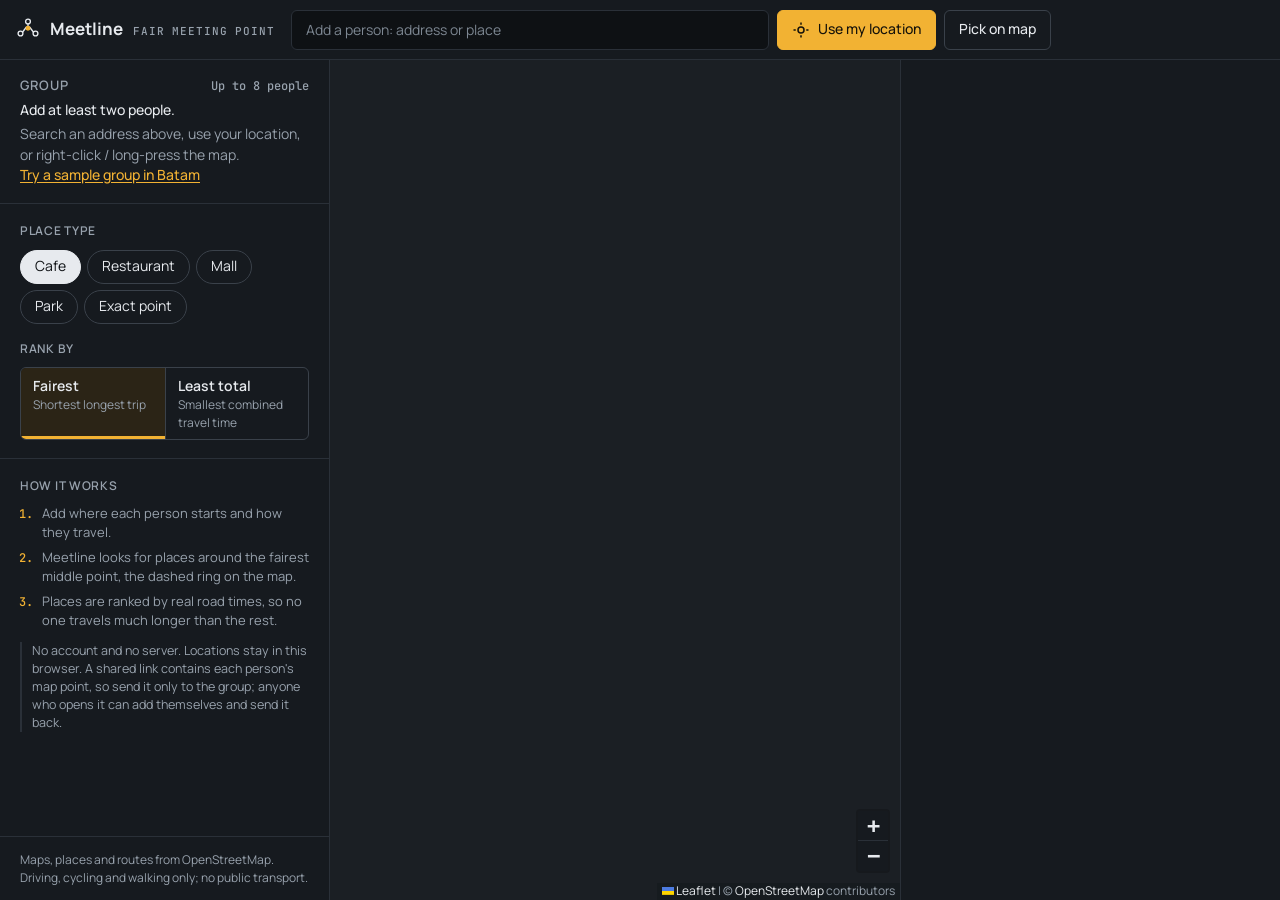
==== commit 776ccd4b: "Venue facts from OSM: open now / closes at, cuisine, takeaway, website; versioned assets" ====
--- a/index.html
+++ b/index.html
@@ -10,8 +10,8 @@
 <link rel="preconnect" href="https://fonts.gstatic.com" crossorigin>
 <link href="https://fonts.googleapis.com/css2?family=JetBrains+Mono:wght@500&family=Manrope:wght@400;500;600;700&display=swap" rel="stylesheet">
 <link rel="stylesheet" href="./vendor/leaflet/leaflet.css">
-<link rel="stylesheet" href="./src/base.css">
-<link rel="stylesheet" href="style.css">
+<link rel="stylesheet" href="./src/base.css?v=20261108b">
+<link rel="stylesheet" href="style.css?v=20261108b">
 </head>
 <body class="app">
 <div class="console">
@@ -66,11 +66,11 @@
 </div>
 <div id="toast" class="toast" role="status" aria-live="polite" hidden></div>
 <script src="./vendor/leaflet/leaflet.js"></script>
-<script src="./src/geo.js"></script>
-<script src="./src/demo-snapshot.js"></script>
+<script src="./src/geo.js?v=20261108b"></script>
+<script src="./src/demo-snapshot.js?v=20261108b"></script>
 <script>
 window.MEETLINE_CONFIG = { colors: ['#4D9BFF', '#FF8A3D', '#4CC27A', '#FF5C5C', '#2FC6CF', '#E8C547', '#AEB6BF', '#C98C5A'] };
 </script>
-<script src="./src/app.js"></script>
+<script src="./src/app.js?v=20261108b"></script>
 </body>
 </html>
--- a/style.css
+++ b/style.css
@@ -1,116 +1,172 @@
-/* Meetline: dispatch console (references: Flightradar24, ride-hail dispatch screens). See design.md. */
-:root {
-  --ink: #e7eaee;
-  --muted: #98a2ad;
-  --line: #2a3038;
-  --soft: #1f242b;
-  --paper: #161a1f;
-  --bg: #0e1114;
-  --accent: #f2b233;
-  --accent-ink: #15120a;
-  --accent-soft: #2b2416;
-  --radius: 6px;
-  --sans: "Manrope", "Segoe UI", system-ui, sans-serif;
-  --mono: "JetBrains Mono", ui-monospace, "Cascadia Mono", monospace;
-}
-* { box-sizing: border-box; }
-html, body { margin: 0; height: 100%; }
-body { font: 14px/1.45 var(--sans); color: var(--ink); background: var(--bg); -webkit-font-smoothing: antialiased; }
-
-.console { display: grid; grid-template-columns: 330px minmax(0, 1fr) 380px; grid-template-rows: 60px minmax(0, 1fr); height: 100vh; height: 100dvh; }
-.toolbar { grid-column: 1 / -1; display: flex; align-items: center; gap: 16px; padding: 0 16px; background: var(--paper); border-bottom: 1px solid var(--line); }
-.brand { display: flex; align-items: baseline; gap: 10px; flex: none; }
-.brand-mark { width: 24px; height: 24px; fill: none; stroke: var(--ink); stroke-width: 1.8; align-self: center; }
-.brand-mark circle { fill: var(--paper); }
-.brand-mark .brand-meet { fill: var(--accent); stroke: var(--accent); }
-.brand-name { font-weight: 700; font-size: 17px; }
-.brand-sub { font: 500 11px var(--mono); color: var(--muted); text-transform: uppercase; letter-spacing: 0.08em; }
-.toolbar-add { flex: 1; display: flex; gap: 8px; max-width: 760px; }
-.toolbar .search { flex: 1; }
-.col { background: var(--paper); overflow-y: auto; display: flex; flex-direction: column; }
-.col-left { border-right: 1px solid var(--line); }
-.col-right { border-left: 1px solid var(--line); }
-.col-map { position: relative; min-width: 0; }
-#map { position: absolute; inset: 0; background: #1b1f24; }
-.leaflet-tile-pane { filter: invert(1) hue-rotate(180deg) grayscale(0.6) brightness(0.82) contrast(0.92); }
-
-.title { font-size: 13px; font-weight: 600; letter-spacing: 0.08em; text-transform: uppercase; color: var(--muted); margin: 0 0 10px; }
-.block .block-head .label { display: none; }
-.label { color: var(--muted); }
-.count { color: var(--muted); }
-.search input { background: var(--bg); border-color: var(--line); color: var(--ink); height: 40px; }
-.search input::placeholder { color: #7d8792; }
-.suggest { background: var(--paper); border-color: var(--line); }
-.suggest-item.is-active, .suggest-item:hover { background: var(--soft); }
-.btn-primary:hover { background: #ffc44f; }
-.btn-quiet { background: transparent; color: var(--ink); border-color: #3a414a; }
-.btn-quiet:hover, .btn-quiet.is-on { background: var(--soft); border-color: var(--ink); }
-.person-name:focus { background: var(--bg); }
-.person-name:hover { background: var(--soft); }
-.mode { border-color: var(--line); }
-.mode-btn.is-on { background: var(--ink); color: var(--bg); }
-.icon-btn:hover { background: var(--soft); }
-.chip { background: transparent; border-color: #3a414a; }
-.chip:hover { border-color: var(--ink); }
-.chip.is-on { background: var(--ink); color: var(--bg); border-color: var(--ink); }
-.segs { border-color: #3a414a; }
-.seg { background: transparent; }
-.seg + .seg { border-left-color: #3a414a; }
-.seg.is-on { background: var(--accent-soft); box-shadow: inset 0 -3px 0 var(--accent); }
-.status { background: var(--soft); border-bottom-color: var(--line); color: var(--muted); }
-.status[data-kind="error"] { color: #ffb4b4; background: #3a1c1c; }
-.detail { background: var(--paper); }
-.detail-kicker { color: var(--accent); }
-.detail-figure-num { color: var(--accent); font-size: 26px; }
-.leg-go { color: var(--accent); }
-.leg-go:hover { background: var(--accent-soft); }
-.leg-mark, .person-mark { box-shadow: 0 0 0 2px var(--paper); color: #0e1114; }
-.venue-hit { background: transparent; border-color: var(--line); }
-.venue-hit:hover { border-color: #4a525c; }
-.venue.is-selected .venue-hit { border-color: var(--accent); box-shadow: inset 3px 0 0 var(--accent); background: #1b1f25; }
-.venue-rank { background: var(--soft); }
-.venue.is-selected .venue-rank { background: var(--accent); color: var(--accent-ink); }
-.venue-stats b { color: var(--ink); }
-.strip { border-bottom-color: var(--line); }
-.strip-span { background: #3a414a; }
-.tick { border-color: var(--paper); }
-.foot { margin-top: auto; padding: 14px 20px; font-size: 12px; color: var(--muted); }
-.toast { background: var(--ink); color: var(--bg); }
-.link { color: var(--accent); }
-.pin-person { color: #0e1114; border-color: #0e1114; }
-.pin-venue { background: var(--paper); border-color: var(--ink); }
-.pin-venue span { color: var(--ink); }
-.pin-venue.is-selected { background: var(--accent); border-color: #0e1114; }
-.pin-venue.is-selected span { color: var(--accent-ink); }
-.pin-label { background: var(--paper); color: var(--muted); }
-.pin-label b { color: var(--ink); }
-.pin-center { border-color: var(--ink); background: rgba(14, 17, 20, 0.6); }
-.pin-center::after { background: var(--ink); }
-.search-ring { fill: var(--accent); stroke: var(--accent); }
-.leaflet-container { font-family: var(--sans); }
-.leaflet-bar a { background: var(--paper); color: var(--ink); border-bottom-color: var(--line); }
-.leaflet-control-attribution { background: rgba(22, 26, 31, 0.85) !important; color: var(--muted); }
-.leaflet-control-attribution a { color: var(--ink); }
-
-@media (max-width: 1100px) {
-  .console { grid-template-columns: 320px minmax(0, 1fr); grid-template-rows: 60px minmax(0, 1fr) auto; }
-  .brand-sub { display: none; }
-  .toolbar .search { min-width: 200px; }
-  .col-right { grid-column: 1 / -1; border-left: 0; border-top: 1px solid var(--line); max-height: 45vh; }
-}
-@media (max-width: 760px) {
-  .console { display: flex; flex-direction: column; height: auto; }
-  .toolbar { flex-wrap: wrap; padding: 10px 12px; gap: 8px; position: static; }
-  .toolbar-add { order: 3; flex: 1 1 100%; flex-wrap: wrap; }
-  .toolbar .search { flex: 1 1 100%; }
-  .toolbar-add .btn { flex: 1; }
-  .toolbar > .btn-quiet { margin-left: auto; }
-  .col-map { height: 46vh; min-height: 300px; order: 1; }
-  .col-right { order: 2; max-height: none; overflow: visible; border-top: 1px solid var(--line); }
-  .col-left { order: 3; overflow: visible; border-right: 0; border-top: 1px solid var(--line); }
-  .block, .detail { padding: 14px 16px; }
-}
-@media (max-width: 359px) {
-  /* The result card repeats the label; keep the map pin clean on the narrowest phones. */
-  .pin-label { display: none; }
-}
+/* Meetline: dispatch console (references: Flightradar24, ride-hail dispatch screens). See design.md. */
+:root {
+  --ink: #e7eaee;
+  --muted: #98a2ad;
+  --line: #2a3038;
+  --soft: #1f242b;
+  --paper: #161a1f;
+  --bg: #0e1114;
+  --accent: #f2b233;
+  --accent-ink: #15120a;
+  --accent-soft: #2b2416;
+  --radius: 6px;
+  --sans: "Manrope", "Segoe UI", system-ui, sans-serif;
+  --mono: "JetBrains Mono", ui-monospace, "Cascadia Mono", monospace;
+}
+* { box-sizing: border-box; }
+html, body { margin: 0; height: 100%; }
+body { font: 14px/1.45 var(--sans); color: var(--ink); background: var(--bg); -webkit-font-smoothing: antialiased; }
+
+.console { display: grid; grid-template-columns: 330px minmax(0, 1fr) 380px; grid-template-rows: 60px minmax(0, 1fr); height: 100vh; height: 100dvh; }
+.toolbar { grid-column: 1 / -1; display: flex; align-items: center; gap: 16px; padding: 0 16px; background: var(--paper); border-bottom: 1px solid var(--line); }
+.brand { display: flex; align-items: baseline; gap: 10px; flex: none; }
+.brand-mark { width: 24px; height: 24px; fill: none; stroke: var(--ink); stroke-width: 1.8; align-self: center; }
+.brand-mark circle { fill: var(--paper); }
+.brand-mark .brand-meet { fill: var(--accent); stroke: var(--accent); }
+.brand-name { font-weight: 700; font-size: 17px; }
+.brand-sub { font: 500 11px var(--mono); color: var(--muted); text-transform: uppercase; letter-spacing: 0.08em; }
+.toolbar-add { flex: 1; display: flex; gap: 8px; max-width: 760px; }
+.toolbar .search { flex: 1; }
+.col { background: var(--paper); overflow-y: auto; display: flex; flex-direction: column; }
+.col-left { border-right: 1px solid var(--line); }
+.col-right { border-left: 1px solid var(--line); }
+.col-map { position: relative; min-width: 0; }
+#map { position: absolute; inset: 0; background: #1b1f24; }
+/* Neutral charcoal basemap: the coloured routes are the only colour on the map. */
+.leaflet-tile-pane { filter: invert(1) hue-rotate(180deg) grayscale(1) brightness(0.8) contrast(0.95); }
+
+.title { font-size: 13px; font-weight: 600; letter-spacing: 0.08em; text-transform: uppercase; color: var(--muted); margin: 0 0 10px; }
+.block .block-head .label { display: none; }
+.label { color: var(--muted); }
+.count { color: var(--muted); }
+.search input { background: var(--bg); border-color: var(--line); color: var(--ink); height: 40px; }
+.search input::placeholder { color: #7d8792; }
+.suggest { background: var(--paper); border-color: var(--line); }
+.suggest-item.is-active, .suggest-item:hover { background: var(--soft); }
+.btn-primary:hover { background: #ffc44f; }
+.btn-quiet { background: transparent; color: var(--ink); border-color: #3a414a; }
+.btn-quiet:hover, .btn-quiet.is-on { background: var(--soft); border-color: var(--ink); }
+.person-name:focus { background: var(--bg); }
+.person-name:hover { background: var(--soft); }
+.mode { border-color: var(--line); }
+.mode-btn.is-on { background: var(--ink); color: var(--bg); }
+.icon-btn:hover { background: var(--soft); }
+.chip { background: transparent; border-color: #3a414a; }
+.chip:hover { border-color: var(--ink); }
+.chip.is-on { background: var(--ink); color: var(--bg); border-color: var(--ink); }
+.segs { border-color: #3a414a; }
+.seg { background: transparent; }
+.seg + .seg { border-left-color: #3a414a; }
+.seg.is-on { background: var(--accent-soft); box-shadow: inset 0 -3px 0 var(--accent); }
+.status { background: var(--soft); border-bottom-color: var(--line); color: var(--muted); }
+.status[data-kind="error"] { color: #ffb4b4; background: #3a1c1c; }
+.detail { background: var(--paper); }
+.detail-kicker { color: var(--accent); }
+.detail-figure-num { color: var(--accent); font-size: 26px; }
+.leg-go { color: var(--accent); }
+.leg-go:hover { background: var(--accent-soft); }
+.leg-mark, .person-mark { box-shadow: 0 0 0 2px var(--paper); color: #0e1114; }
+.venue-hit { background: transparent; border-color: var(--line); }
+.venue-hit:hover { border-color: #4a525c; }
+.venue.is-selected .venue-hit { border-color: var(--accent); box-shadow: inset 3px 0 0 var(--accent); background: #1b1f25; }
+.venue-rank { background: var(--soft); }
+.venue.is-selected .venue-rank { background: var(--accent); color: var(--accent-ink); }
+.venue-stats b { color: var(--ink); }
+.strip { border-bottom-color: var(--line); }
+.strip-span { background: #3a414a; }
+.tick { border-color: var(--paper); }
+.foot { margin-top: auto; padding: 14px 20px; font-size: 12px; color: var(--muted); }
+.toast { background: var(--ink); color: var(--bg); }
+.link { color: var(--accent); }
+.pin-person { color: #0e1114; border-color: #0e1114; }
+.pin-venue { background: var(--paper); border-color: var(--ink); }
+.pin-venue span { color: var(--ink); }
+.pin-venue.is-selected { background: var(--accent); border-color: #0e1114; }
+.pin-venue.is-selected span { color: var(--accent-ink); }
+.pin-label { background: var(--paper); color: var(--muted); }
+.pin-label b { color: var(--ink); }
+.pin-center { border-color: var(--ink); background: rgba(14, 17, 20, 0.6); }
+.pin-center::after { background: var(--ink); }
+.search-ring { fill: var(--accent); stroke: var(--accent); }
+.leaflet-container { font-family: var(--sans); }
+.leaflet-bar a { background: var(--paper); color: var(--ink); border-bottom-color: var(--line); }
+.leaflet-control-attribution { background: rgba(22, 26, 31, 0.85) !important; color: var(--muted); }
+.leaflet-control-attribution a { color: var(--ink); }
+
+
+/* ---- hone2 r1: clearer people rows, one primary per state, plain stats ---- */
+.block-head { display: flex; align-items: baseline; justify-content: space-between; gap: 12px; margin-bottom: 6px; }
+.block-head .title { margin: 0; }
+.block .label { margin: 0 0 10px; }
+.block-options .chips + .label { margin-top: 16px; }
+
+.person { grid-template-columns: 32px minmax(0, 1fr) 28px; align-items: center; row-gap: 10px; padding: 12px 0; }
+.person-place { white-space: normal; display: -webkit-box; -webkit-line-clamp: 2; -webkit-box-orient: vertical; overflow: hidden; }
+.person .mode { grid-column: 1 / -1; display: grid; grid-template-columns: repeat(3, minmax(0, 1fr)); gap: 2px; padding: 2px; border-radius: var(--radius); }
+.person .mode-btn { width: auto; height: 30px; display: flex; align-items: center; justify-content: center; gap: 6px; padding: 0 6px; font-size: 12.5px; font-weight: 500; color: var(--muted); white-space: nowrap; }
+.person .mode-btn svg { width: 16px; height: 16px; flex: none; }
+.person .mode-btn:hover { color: var(--ink); background: var(--soft); }
+.person .mode-btn.is-on { background: var(--accent-soft); color: var(--accent); box-shadow: inset 0 0 0 1px rgba(242, 178, 51, 0.55); }
+
+/* Use my location is the primary action only until there is a result; then Share is. */
+.btn-locate { background: transparent; color: var(--ink); border-color: #3a414a; }
+.btn-locate:hover { background: var(--soft); border-color: var(--ink); }
+html[data-result="false"] .btn-locate { background: var(--accent); color: var(--accent-ink); border-color: var(--accent); }
+html[data-result="false"] .btn-locate:hover { background: #ffc44f; }
+
+.detail-name { font-size: 24px; font-weight: 700; letter-spacing: -0.015em; }
+.detail-figure-num { font-size: 28px; }
+
+.results-hint { margin: -4px 0 12px; font-size: 12.5px; color: var(--muted); }
+.venue-top { display: flex; align-items: baseline; justify-content: space-between; gap: 12px; min-width: 0; }
+.venue-max { flex: none; font-size: 12.5px; color: var(--muted); }
+.venue-max b { font: 500 14px var(--mono); color: var(--ink); }
+.venue.is-selected .venue-max b { color: var(--accent); }
+.venue-also { font-size: 12.5px; color: var(--muted); margin-top: 2px; }
+.venue-hours { font-size: 12.5px; color: var(--muted); margin-top: 2px; }
+.venue-hours.is-open { color: var(--ink); }
+.detail-hours { margin: 6px 0 0; font-size: 12.5px; color: var(--muted); }
+.detail-hours.is-open { color: var(--ink); font-weight: 600; }
+.detail-facts { margin: 2px 0 0; font-size: 12.5px; line-height: 1.45; color: var(--muted); }
+.detail-facts .fact-link { color: var(--ink); text-decoration: underline; text-underline-offset: 2px; }
+.detail-facts .fact-link:hover { color: var(--accent); }
+.strip { margin: 10px 0 2px; }
+.strip-axis { display: flex; justify-content: space-between; font: 500 10.5px var(--mono); color: #7d8792; margin-bottom: 6px; }
+.venue-stats { gap: 4px 14px; font-size: 12.5px; }
+
+.block-how { border-bottom: 0; }
+.how { margin: 0 0 12px; padding-left: 20px; color: var(--muted); font-size: 13px; }
+.how li { margin-bottom: 6px; padding-left: 2px; }
+.how li::marker { font: 500 12px var(--mono); color: var(--accent); }
+.privacy { margin: 0; padding-left: 10px; border-left: 2px solid var(--line); font-size: 12.5px; color: var(--muted); }
+.foot { border-top: 1px solid var(--line); }
+
+@media (max-width: 1100px) {
+  .console { grid-template-columns: 320px minmax(0, 1fr); grid-template-rows: 60px minmax(0, 1fr) auto; }
+  .brand-sub { display: none; }
+  .toolbar .search { min-width: 200px; }
+  .col-right { grid-column: 1 / -1; border-left: 0; border-top: 1px solid var(--line); max-height: 45vh; }
+}
+@media (max-width: 760px) {
+  /* Phone: one column in task order - add people, map, group, options, result, ranked list, how it works. */
+  .console { display: flex; flex-direction: column; height: auto; }
+  .toolbar { flex-wrap: wrap; padding: 10px 12px; gap: 8px; position: static; }
+  .toolbar-add { order: 3; flex: 1 1 100%; flex-wrap: wrap; }
+  .toolbar .search { flex: 1 1 100%; }
+  .toolbar-add .btn { flex: 1; }
+  .col-left, .col-right { display: contents; }
+  .col-map { height: 52vh; min-height: 320px; order: 1; }
+  .block, .detail, .status, .foot { background: var(--paper); }
+  .block-group { order: 2; border-top: 1px solid var(--line); }
+  .block-options { order: 3; }
+  .status { order: 4; }
+  .detail { order: 5; border-top: 1px solid var(--line); }
+  #results-wrap { order: 6; }
+  .block-how { order: 7; border-bottom: 1px solid var(--line); }
+  .foot { order: 8; margin-top: 0; }
+  .block, .detail { padding: 16px; }
+}
+@media (max-width: 359px) {
+  /* The result card repeats the label; keep the map pin clean on the narrowest phones. */
+  .pin-label { display: none; }
+}
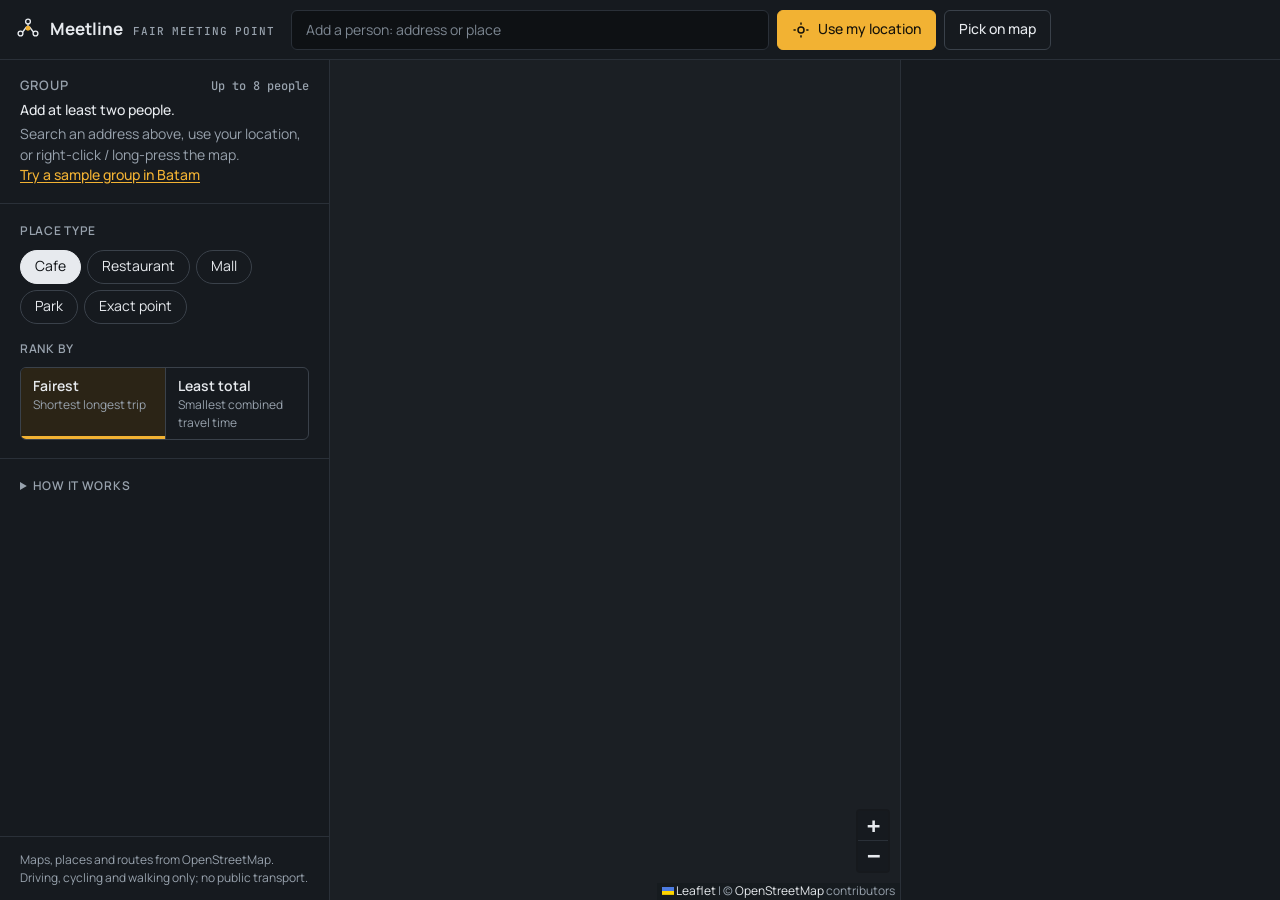
==== commit f14515d3: "Hone 4: Barlow display face, result-first phone layout, clearer share privacy, arrival copy fix" ====
--- a/index.html
+++ b/index.html
@@ -8,10 +8,10 @@
 <meta name="description" content="Add two or more people, see the place where nobody travels too long, and the road route for each person.">
 <link rel="preconnect" href="https://fonts.googleapis.com">
 <link rel="preconnect" href="https://fonts.gstatic.com" crossorigin>
-<link href="https://fonts.googleapis.com/css2?family=JetBrains+Mono:wght@500&family=Manrope:wght@400;500;600;700&display=swap" rel="stylesheet">
+<link href="https://fonts.googleapis.com/css2?family=Barlow+Semi+Condensed:wght@500;600&family=JetBrains+Mono:wght@500&family=Manrope:wght@400;500;600;700&display=swap" rel="stylesheet">
 <link rel="stylesheet" href="./vendor/leaflet/leaflet.css">
-<link rel="stylesheet" href="./src/base.css?v=20261108b">
-<link rel="stylesheet" href="style.css?v=20261108b">
+<link rel="stylesheet" href="./src/base.css?v=20261108c">
+<link rel="stylesheet" href="style.css?v=20261108c">
 </head>
 <body class="app">
 <div class="console">
@@ -42,15 +42,15 @@
       <h2 class="label">Rank by</h2>
       <div id="objective" class="segs" role="group" aria-label="Rank by"></div>
     </section>
-    <section class="block block-how" aria-label="How it works">
-      <h2 class="label">How it works</h2>
+    <details class="block block-how">
+      <summary class="label">How it works</summary>
       <ol class="how">
         <li>Add where each person starts and how they travel.</li>
         <li>Meetline looks for places around the fairest middle point, the dashed ring on the map.</li>
         <li>Places are ranked by real road times, so no one travels much longer than the rest.</li>
       </ol>
-      <p class="privacy">No account and no server. Locations stay in this browser. A shared link contains each person's map point, so send it only to the group; anyone who opens it can add themselves and send it back.</p>
-    </section>
+      <p class="privacy">Nothing to sign up for. Your group list is saved only on this device. The share link includes where each person starts, so send it to your group chat, not a public post.</p>
+    </details>
     <footer class="foot">Maps, places and routes from OpenStreetMap. Driving, cycling and walking only; no public transport.</footer>
   </aside>
   <main class="col-map"><div id="map" aria-label="Map"></div></main>
@@ -66,11 +66,11 @@
 </div>
 <div id="toast" class="toast" role="status" aria-live="polite" hidden></div>
 <script src="./vendor/leaflet/leaflet.js"></script>
-<script src="./src/geo.js?v=20261108b"></script>
-<script src="./src/demo-snapshot.js?v=20261108b"></script>
+<script src="./src/geo.js?v=20261108c"></script>
+<script src="./src/demo-snapshot.js?v=20261108c"></script>
 <script>
 window.MEETLINE_CONFIG = { colors: ['#4D9BFF', '#FF8A3D', '#4CC27A', '#FF5C5C', '#2FC6CF', '#E8C547', '#AEB6BF', '#C98C5A'] };
 </script>
-<script src="./src/app.js?v=20261108b"></script>
+<script src="./src/app.js?v=20261108c"></script>
 </body>
 </html>
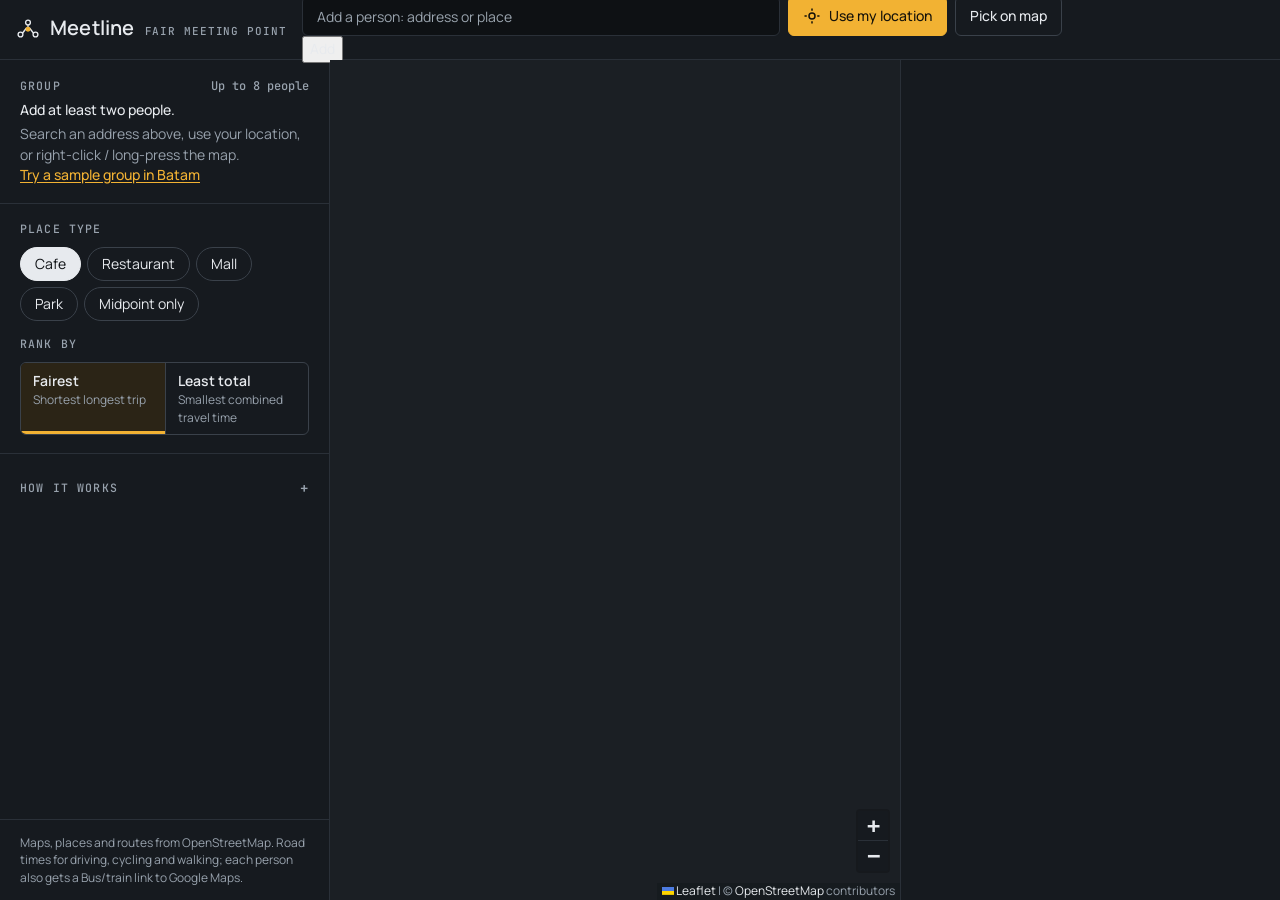
==== commit e1576058: "Hone 5: meeting time with leave-by times, arrival bars, Bus/train links, Add button, Fair zone label" ====
--- a/index.html
+++ b/index.html
@@ -10,8 +10,8 @@
 <link rel="preconnect" href="https://fonts.gstatic.com" crossorigin>
 <link href="https://fonts.googleapis.com/css2?family=Barlow+Semi+Condensed:wght@500;600&family=JetBrains+Mono:wght@500&family=Manrope:wght@400;500;600;700&display=swap" rel="stylesheet">
 <link rel="stylesheet" href="./vendor/leaflet/leaflet.css">
-<link rel="stylesheet" href="./src/base.css?v=20261108c">
-<link rel="stylesheet" href="style.css?v=20261108c">
+<link rel="stylesheet" href="./src/base.css?v=20261109a">
+<link rel="stylesheet" href="style.css?v=20261109a">
 </head>
 <body class="app">
 <div class="console">
@@ -21,6 +21,7 @@
       <div class="search">
           <label class="sr" for="search-input">Add a person by address or place</label>
           <input id="search-input" type="search" placeholder="Add a person: address or place" autocomplete="off" role="combobox" aria-controls="search-suggest" aria-expanded="false">
+          <button id="btn-add" type="button" class="search-add">Add</button>
           <ul id="search-suggest" class="suggest" role="listbox" hidden></ul>
         </div>
       <button id="btn-locate" type="button" class="btn btn-locate"><svg viewBox="0 0 24 24" aria-hidden="true"><circle cx="12" cy="12" r="4"/><path d="M12 2v3M12 19v3M2 12h3M19 12h3"/></svg>Use my location</button>
@@ -51,7 +52,7 @@
       </ol>
       <p class="privacy">Nothing to sign up for. Your group list is saved only on this device. The share link includes where each person starts, so send it to your group chat, not a public post.</p>
     </details>
-    <footer class="foot">Maps, places and routes from OpenStreetMap. Driving, cycling and walking only; no public transport.</footer>
+    <footer class="foot">Maps, places and routes from OpenStreetMap. Road times for driving, cycling and walking; each person also gets a Bus/train link to Google Maps.</footer>
   </aside>
   <main class="col-map"><div id="map" aria-label="Map"></div></main>
   <aside class="col col-right" aria-label="Results">
@@ -66,11 +67,11 @@
 </div>
 <div id="toast" class="toast" role="status" aria-live="polite" hidden></div>
 <script src="./vendor/leaflet/leaflet.js"></script>
-<script src="./src/geo.js?v=20261108c"></script>
-<script src="./src/demo-snapshot.js?v=20261108c"></script>
+<script src="./src/geo.js?v=20261109a"></script>
+<script src="./src/demo-snapshot.js?v=20261109a"></script>
 <script>
 window.MEETLINE_CONFIG = { colors: ['#4D9BFF', '#FF8A3D', '#4CC27A', '#FF5C5C', '#2FC6CF', '#E8C547', '#AEB6BF', '#C98C5A'] };
 </script>
-<script src="./src/app.js?v=20261108c"></script>
+<script src="./src/app.js?v=20261109a"></script>
 </body>
 </html>
--- a/style.css
+++ b/style.css
@@ -40,7 +40,7 @@
 .label { color: var(--muted); }
 .count { color: var(--muted); }
 .search input { background: var(--bg); border-color: var(--line); color: var(--ink); height: 40px; }
-.search input::placeholder { color: #7d8792; }
+.search input::placeholder { color: #9aa4ae; }
 .suggest { background: var(--paper); border-color: var(--line); }
 .suggest-item.is-active, .suggest-item:hover { background: var(--soft); }
 .btn-primary:hover { background: #ffc44f; }
@@ -131,7 +131,7 @@
 .detail-facts .fact-link { color: var(--ink); text-decoration: underline; text-underline-offset: 2px; }
 .detail-facts .fact-link:hover { color: var(--accent); }
 .strip { margin: 10px 0 2px; }
-.strip-axis { display: flex; justify-content: space-between; font: 500 10.5px var(--mono); color: #7d8792; margin-bottom: 6px; }
+.strip-axis { display: flex; justify-content: space-between; font: 500 10.5px var(--mono); color: #9aa4ae; margin-bottom: 6px; }
 .venue-stats { gap: 4px 14px; font-size: 12.5px; }
 
 .block-how { border-bottom: 0; }
@@ -170,3 +170,74 @@
   /* The result card repeats the label; keep the map pin clean on the narrowest phones. */
   .pin-label { display: none; }
 }
+
+/* ---- hone4 r1: one accent action, type roles, calmer phone ---- */
+:root { --display: "Barlow Semi Condensed", "Manrope", system-ui, sans-serif; }
+
+/* Type roles: condensed display for names and headings, mono for labels and figures, Manrope for reading. */
+.brand-name { font: 600 20px/1 var(--display); letter-spacing: 0.01em; }
+.detail-name { font: 600 30px/1.05 var(--display); letter-spacing: 0; }
+.venue-name { font: 600 17px/1.2 var(--display); letter-spacing: 0.005em; }
+.person-name { font-family: var(--display); font-size: 16px; font-weight: 600; }
+.title, .label, .detail-kicker { font: 500 11.5px/1.3 var(--mono); letter-spacing: 0.1em; text-transform: uppercase; }
+.detail-kicker { color: var(--accent); }
+
+/* Amber marks only the meeting point, the winning number and the one primary action. */
+.leg-go { color: var(--muted); }
+.leg-go:hover { color: var(--ink); background: var(--soft); }
+.detail-actions { align-items: center; gap: 16px; }
+.text-link { color: var(--ink); font-weight: 500; text-decoration: underline; text-decoration-color: #4a525c; text-underline-offset: 3px; }
+.text-link:hover { text-decoration-color: var(--ink); }
+.text-link:focus-visible { outline: 2px solid var(--accent); outline-offset: 2px; }
+
+/* After a result exists, adding people is secondary: ghost buttons, no borders. */
+html[data-result="true"] .toolbar-add .btn { border-color: transparent; background: transparent; color: var(--muted); }
+html[data-result="true"] .toolbar-add .btn:hover { color: var(--ink); background: var(--soft); }
+
+@media (max-width: 760px) {
+  /* The result card directly below the map names the place; the pin label only collided with routes. */
+  .pin-label { display: none; }
+  body { font-size: 15px; }
+  .person .mode-btn { height: 40px; font-size: 13.5px; }
+  .chip, .seg { min-height: 40px; }
+  .venue-hit { padding: 14px; }
+  .detail-name { font-size: 28px; }
+}
+
+/* hone4 r1b: labelled arrival dots, answer-first phone order once a result exists */
+.strip { height: 20px; }
+.strip-span { bottom: 8px; }
+.tick {
+  width: 18px;
+  height: 18px;
+  margin-left: -9px;
+  bottom: 0;
+  display: grid;
+  place-items: center;
+  font: 700 10px/1 var(--mono);
+  color: #14171b;
+  border-width: 2px;
+}
+@media (max-width: 760px) {
+  html[data-result="true"] .status { order: 2; }
+  html[data-result="true"] .detail { order: 3; border-top: 1px solid var(--line); }
+  html[data-result="true"] .block-group { order: 4; }
+  html[data-result="true"] .block-options { order: 5; }
+  html[data-result="true"] #results-wrap { order: 6; }
+}
+
+/* hone4 r2: quieter minor pins, winner ring, collapsible help, phone dock */
+.pin-venue.is-minor { width: 22px; height: 22px; border-width: 1.5px; border-color: #8a939d; background: #1f242b; opacity: 0.9; }
+.pin-venue.is-minor span { font-size: 10px; color: #c9cfd6; }
+.pin-venue.is-selected { box-shadow: 0 0 0 6px rgba(242, 178, 51, 0.22), 0 2px 6px rgba(0, 0, 0, 0.5); }
+.block-how summary { cursor: pointer; list-style: none; display: flex; align-items: center; justify-content: space-between; min-height: 32px; }
+.block-how summary::-webkit-details-marker { display: none; }
+.block-how summary::after { content: "+"; font: 500 14px var(--mono); color: var(--muted); }
+.block-how[open] summary::after { content: "\2212"; }
+.block-how[open] summary { margin-bottom: 8px; }
+.block-how summary:focus-visible { outline: 2px solid var(--accent); outline-offset: 2px; }
+@media (max-width: 760px) {
+  /* With an answer, a shorter map lets the result and Share fit in the first screen. */
+  html[data-result="true"] .col-map { height: 44vh; min-height: 300px; }
+}
+.share-note { margin: 10px 0 0; font-size: 12.5px; color: var(--muted); }
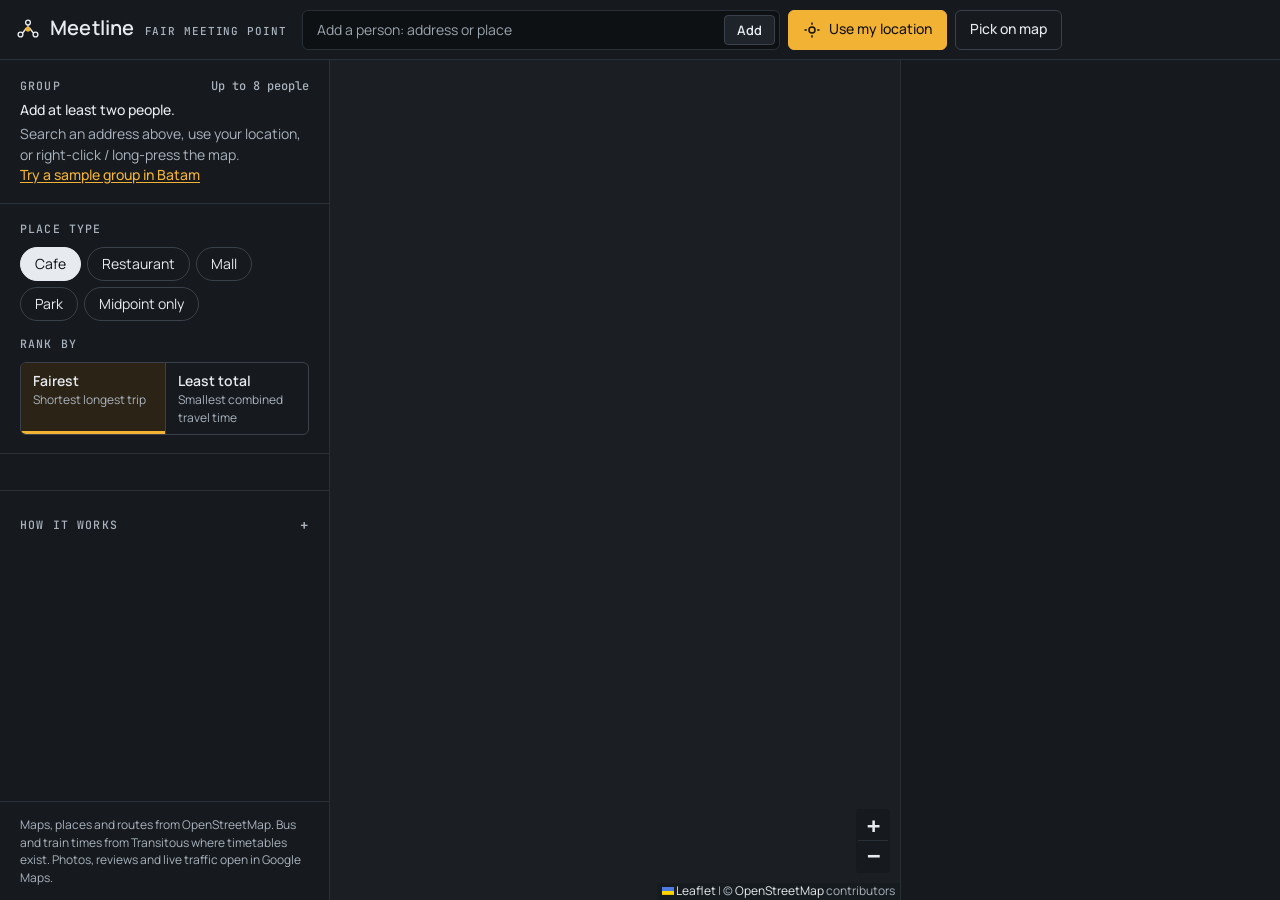
==== commit 211824d0: "Hone 6: encrypted live group, bus/train timetables via Transitous, Google place page link" ====
--- a/index.html
+++ b/index.html
@@ -10,8 +10,8 @@
 <link rel="preconnect" href="https://fonts.gstatic.com" crossorigin>
 <link href="https://fonts.googleapis.com/css2?family=Barlow+Semi+Condensed:wght@500;600&family=JetBrains+Mono:wght@500&family=Manrope:wght@400;500;600;700&display=swap" rel="stylesheet">
 <link rel="stylesheet" href="./vendor/leaflet/leaflet.css">
-<link rel="stylesheet" href="./src/base.css?v=20261109a">
-<link rel="stylesheet" href="style.css?v=20261109a">
+<link rel="stylesheet" href="./src/base.css?v=20261109b">
+<link rel="stylesheet" href="style.css?v=20261109b">
 </head>
 <body class="app">
 <div class="console">
@@ -43,16 +43,20 @@
       <h2 class="label">Rank by</h2>
       <div id="objective" class="segs" role="group" aria-label="Rank by"></div>
     </section>
+    <section class="block block-live" aria-label="Live group (optional)">
+      <div id="live" class="live" aria-live="polite"></div>
+    </section>
     <details class="block block-how">
       <summary class="label">How it works</summary>
       <ol class="how">
         <li>Add where each person starts and how they travel.</li>
         <li>Meetline looks for places around the fairest middle point, the dashed ring on the map.</li>
-        <li>Places are ranked by real road times, so no one travels much longer than the rest.</li>
+        <li>Places are ranked by real road times, or bus and train timetables, so no one travels much longer than the rest.</li>
+        <li>Start a live group to see everyone's position move as they travel.</li>
       </ol>
-      <p class="privacy">Nothing to sign up for. Your group list is saved only on this device. The share link includes where each person starts, so send it to your group chat, not a public post.</p>
+      <p class="privacy">Nothing to sign up for. Your group list is saved only on this device. The share link includes where each person starts, so send it to your group chat, not a public post. Live groups are encrypted end to end: the key stays in the link, the relay only sees scrambled data, and cached updates expire within hours.</p>
     </details>
-    <footer class="foot">Maps, places and routes from OpenStreetMap. Road times for driving, cycling and walking; each person also gets a Bus/train link to Google Maps.</footer>
+    <footer class="foot">Maps, places and routes from OpenStreetMap. Bus and train times from Transitous where timetables exist. Photos, reviews and live traffic open in Google Maps.</footer>
   </aside>
   <main class="col-map"><div id="map" aria-label="Map"></div></main>
   <aside class="col col-right" aria-label="Results">
@@ -67,11 +71,12 @@
 </div>
 <div id="toast" class="toast" role="status" aria-live="polite" hidden></div>
 <script src="./vendor/leaflet/leaflet.js"></script>
-<script src="./src/geo.js?v=20261109a"></script>
-<script src="./src/demo-snapshot.js?v=20261109a"></script>
+<script src="./src/geo.js?v=20261109b"></script>
+<script src="./src/demo-snapshot.js?v=20261109b"></script>
+<script src="./src/live.js?v=20261109b"></script>
 <script>
 window.MEETLINE_CONFIG = { colors: ['#4D9BFF', '#FF8A3D', '#4CC27A', '#FF5C5C', '#2FC6CF', '#E8C547', '#AEB6BF', '#C98C5A'] };
 </script>
-<script src="./src/app.js?v=20261109a"></script>
+<script src="./src/app.js?v=20261109b"></script>
 </body>
 </html>
--- a/style.css
+++ b/style.css
@@ -1,7 +1,7 @@
 /* Meetline: dispatch console (references: Flightradar24, ride-hail dispatch screens). See design.md. */
 :root {
   --ink: #e7eaee;
-  --muted: #98a2ad;
+  --muted: #aab3bd;
   --line: #2a3038;
   --soft: #1f242b;
   --paper: #161a1f;
@@ -241,3 +241,43 @@
   html[data-result="true"] .col-map { height: 44vh; min-height: 300px; }
 }
 .share-note { margin: 10px 0 0; font-size: 12.5px; color: var(--muted); }
+
+/* ---- hone5 r2: arrival bars (every bar ends at the venue), departure order, fair zone label ---- */
+.leg { row-gap: 6px; }
+.leg-bar { grid-column: 2 / -1; display: flex; justify-content: flex-end; height: 3px; border-radius: 2px; background: rgba(231, 234, 238, 0.07); overflow: hidden; }
+.leg-bar i { display: block; height: 100%; border-radius: 2px; background: var(--c); opacity: 0.85; }
+.depart-line { margin: -4px 0 14px; font-size: 13px; color: var(--muted); }
+.depart-line b { color: var(--ink); font-weight: 600; }
+.depart-line .nowrap { white-space: nowrap; }
+.ring-label-wrap { background: none; border: 0; }
+.ring-label { display: inline-block; padding: 2px 7px; border-radius: 3px; background: rgba(14, 17, 20, 0.82); border: 1px solid rgba(242, 178, 51, 0.5); color: var(--accent); font: 600 10.5px var(--mono); letter-spacing: 0.06em; text-transform: uppercase; white-space: nowrap; pointer-events: none; }
+@media (max-width: 760px) {
+  .ring-label-wrap { display: none; }
+}
+
+/* ---- hone5 r4: visible Add button inside the search field ---- */
+.search input { padding-right: 64px; }
+.search-add { position: absolute; top: 50%; right: 5px; transform: translateY(-50%); height: 30px; padding: 0 12px; border: 1px solid #3a414a; border-radius: 4px; background: var(--soft); color: var(--ink); font: 600 13px var(--sans); cursor: pointer; }
+.search-add:hover { border-color: var(--ink); }
+.search-add:focus-visible { outline: 2px solid var(--accent); outline-offset: 2px; }
+
+/* ---- hone5 r5: departure schedule for everyone, self-explaining zone label ---- */
+.depart-line { display: flex; flex-wrap: wrap; gap: 4px 14px; align-items: baseline; }
+.depart-label { flex: 1 1 100%; font: 600 11px var(--mono); letter-spacing: 0.06em; text-transform: uppercase; color: var(--muted); }
+.depart-step { white-space: nowrap; font-size: 13px; color: var(--muted); }
+.ring-label-wrap { text-align: center; }
+.ring-label { text-transform: none; letter-spacing: 0.02em; }
+
+/* ---- hone5 r6: meeting time with clock leave times, bus/train link per person ---- */
+.depart-line { display: flex; flex-wrap: wrap; align-items: center; gap: 6px 14px; margin: -2px 0 16px; }
+.depart-label { flex: 1 1 100%; display: flex; align-items: center; gap: 10px; font: 600 11px var(--mono); letter-spacing: 0.06em; text-transform: uppercase; color: var(--muted); }
+.depart-time { height: 30px; padding: 0 8px; border: 1px solid #3a414a; border-radius: 4px; background: var(--bg); color: var(--ink); font: 500 14px var(--mono); color-scheme: dark; }
+.depart-time:focus-visible { outline: 2px solid var(--accent); outline-offset: 1px; }
+.depart-caption { font-size: 13px; color: var(--muted); }
+.depart-step { font-size: 13px; color: var(--muted); white-space: nowrap; }
+.depart-step b { color: var(--ink); font-weight: 600; margin-right: 4px; }
+.leg-mode { display: flex; flex-wrap: wrap; column-gap: 10px; }
+.leg-transit { color: var(--muted); white-space: nowrap; text-decoration: underline; text-decoration-color: rgba(231, 234, 238, 0.3); text-underline-offset: 2px; }
+.leg-transit:hover { color: var(--ink); text-decoration-color: var(--accent); }
+.depart-caption { flex: 1 1 100%; margin-top: 2px; }
+.depart-line { column-gap: 12px; }
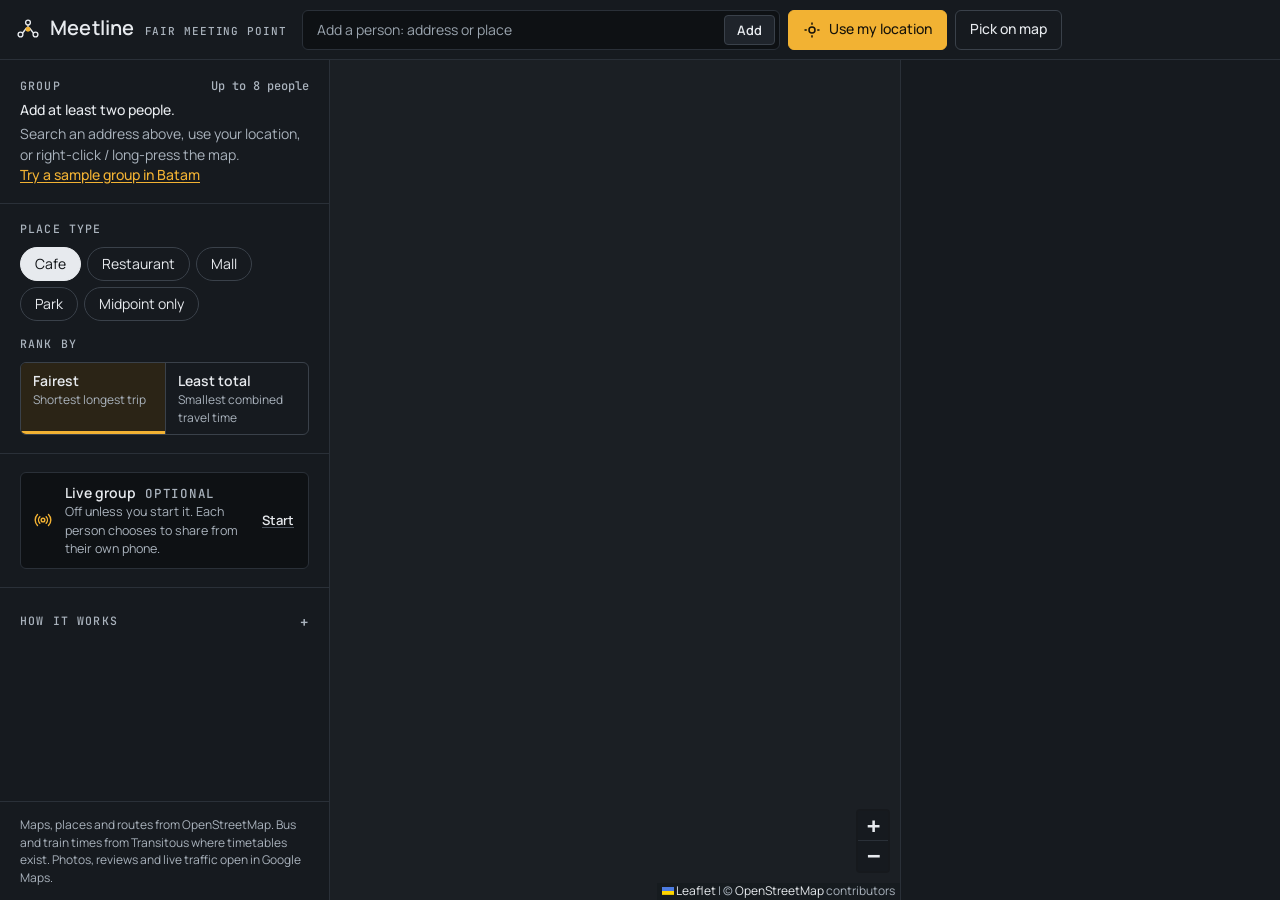
==== commit 5e68634d: "iPhone: the web app can be kept on the home screen A web manifest (display: standalone), an apple-to" ====
--- a/index.html
+++ b/index.html
@@ -1,82 +1,85 @@
-<!doctype html>
-<html lang="en">
-<head>
-<meta charset="utf-8">
-<link rel="icon" href="data:image/svg+xml,%3Csvg xmlns=%27http://www.w3.org/2000/svg%27 viewBox=%270 0 32 32%27%3E%3Ccircle cx=%2716%27 cy=%2716%27 r=%2710%27 fill=%27%23111417%27/%3E%3Ccircle cx=%2716%27 cy=%2716%27 r=%274%27 fill=%27%23ffffff%27/%3E%3C/svg%3E">
-<meta name="viewport" content="width=device-width, initial-scale=1, viewport-fit=cover">
-<title>Meetline: find the fairest place to meet</title>
-<meta name="description" content="Add two or more people, see the place where nobody travels too long, and the road route for each person.">
-<link rel="preconnect" href="https://fonts.googleapis.com">
-<link rel="preconnect" href="https://fonts.gstatic.com" crossorigin>
-<link href="https://fonts.googleapis.com/css2?family=Barlow+Semi+Condensed:wght@500;600&family=JetBrains+Mono:wght@500&family=Manrope:wght@400;500;600;700&display=swap" rel="stylesheet">
-<link rel="stylesheet" href="./vendor/leaflet/leaflet.css">
-<link rel="stylesheet" href="./src/base.css?v=20261109b">
-<link rel="stylesheet" href="style.css?v=20261109b">
-</head>
-<body class="app">
-<div class="console">
-  <header class="toolbar">
-    <div class="brand"><svg class="brand-mark" viewBox="0 0 32 32" aria-hidden="true"><circle cx="6" cy="22" r="3.2"/><circle cx="26" cy="22" r="3.2"/><circle cx="16" cy="6" r="3.2"/><path d="M8.6 20.3L14.2 13M23.4 20.3L17.8 13M16 9.4V13"/><circle cx="16" cy="15" r="2.4" class="brand-meet"/></svg><span class="brand-name">Meetline</span><span class="brand-sub">fair meeting point</span></div>
-    <div class="toolbar-add">
-      <div class="search">
-          <label class="sr" for="search-input">Add a person by address or place</label>
-          <input id="search-input" type="search" placeholder="Add a person: address or place" autocomplete="off" role="combobox" aria-controls="search-suggest" aria-expanded="false">
-          <button id="btn-add" type="button" class="search-add">Add</button>
-          <ul id="search-suggest" class="suggest" role="listbox" hidden></ul>
-        </div>
-      <button id="btn-locate" type="button" class="btn btn-locate"><svg viewBox="0 0 24 24" aria-hidden="true"><circle cx="12" cy="12" r="4"/><path d="M12 2v3M12 19v3M2 12h3M19 12h3"/></svg>Use my location</button>
-          <button id="btn-pick" type="button" class="btn btn-quiet" aria-pressed="false">Pick on map</button>
-    </div>
-  </header>
-  <aside id="panel" class="col col-left" aria-label="People and options">
-    <section class="block block-group">
-      <div class="block-head"><h1 class="title">Group</h1><span id="people-count" class="count"></span></div>
-      <ul id="people" class="people"></ul>
-      <div id="empty" class="empty">
-        <p id="empty-need" class="empty-need">Add at least two people.</p>
-        <p class="empty-hint">Search an address above, use your location, or right-click / long-press the map. <button type="button" class="link" data-action="demo">Try a sample group in Batam</button></p>
-      </div>
-    </section>
-    <section class="block block-options">
-      <h2 class="label">Place type</h2>
-      <div id="categories" class="chips" role="group" aria-label="Place type"></div>
-      <h2 class="label">Rank by</h2>
-      <div id="objective" class="segs" role="group" aria-label="Rank by"></div>
-    </section>
-    <section class="block block-live" aria-label="Live group (optional)">
-      <div id="live" class="live" aria-live="polite"></div>
-    </section>
-    <details class="block block-how">
-      <summary class="label">How it works</summary>
-      <ol class="how">
-        <li>Add where each person starts and how they travel.</li>
-        <li>Meetline looks for places around the fairest middle point, the dashed ring on the map.</li>
-        <li>Places are ranked by real road times, or bus and train timetables, so no one travels much longer than the rest.</li>
-        <li>Start a live group to see everyone's position move as they travel.</li>
-      </ol>
-      <p class="privacy">Nothing to sign up for. Your group list is saved only on this device. The share link includes where each person starts, so send it to your group chat, not a public post. Live groups are encrypted end to end: the key stays in the link, the relay only sees scrambled data, and cached updates expire within hours.</p>
-    </details>
-    <footer class="foot">Maps, places and routes from OpenStreetMap. Bus and train times from Transitous where timetables exist. Photos, reviews and live traffic open in Google Maps.</footer>
-  </aside>
-  <main class="col-map"><div id="map" aria-label="Map"></div></main>
-  <aside class="col col-right" aria-label="Results">
-    <div id="status" class="status" role="status" aria-live="polite" hidden></div>
-    <section id="detail" class="detail" hidden></section>
-    <section id="results-wrap" class="block" hidden>
-        <h2 id="results-label" class="label">Ranked</h2>
-        <p class="results-hint">Each dot is one person's trip time, on the same scale for every place.</p>
-        <ol id="results" class="results"></ol>
-      </section>
-  </aside>
-</div>
-<div id="toast" class="toast" role="status" aria-live="polite" hidden></div>
-<script src="./vendor/leaflet/leaflet.js"></script>
-<script src="./src/geo.js?v=20261109b"></script>
-<script src="./src/demo-snapshot.js?v=20261109b"></script>
-<script src="./src/live.js?v=20261109b"></script>
-<script>
-window.MEETLINE_CONFIG = { colors: ['#4D9BFF', '#FF8A3D', '#4CC27A', '#FF5C5C', '#2FC6CF', '#E8C547', '#AEB6BF', '#C98C5A'] };
-</script>
-<script src="./src/app.js?v=20261109b"></script>
-</body>
-</html>
+<!doctype html>
+<html lang="en">
+<head>
+<meta charset="utf-8">
+<link rel="icon" href="data:image/svg+xml,%3Csvg xmlns=%27http://www.w3.org/2000/svg%27 viewBox=%270 0 32 32%27%3E%3Ccircle cx=%2716%27 cy=%2716%27 r=%2710%27 fill=%27%23111417%27/%3E%3Ccircle cx=%2716%27 cy=%2716%27 r=%274%27 fill=%27%23ffffff%27/%3E%3C/svg%3E">
+<link rel="manifest" href="manifest.webmanifest">
+<link rel="apple-touch-icon" href="icons/apple-touch-icon.png">
+<meta name="apple-mobile-web-app-title" content="Meetline">
+<meta name="viewport" content="width=device-width, initial-scale=1, viewport-fit=cover">
+<title>Meetline: find the fairest place to meet</title>
+<meta name="description" content="Add two or more people, see the place where nobody travels too long, and the road route for each person.">
+<link rel="preconnect" href="https://fonts.googleapis.com">
+<link rel="preconnect" href="https://fonts.gstatic.com" crossorigin>
+<link href="https://fonts.googleapis.com/css2?family=Barlow+Semi+Condensed:wght@500;600&family=JetBrains+Mono:wght@500&family=Manrope:wght@400;500;600;700&display=swap" rel="stylesheet">
+<link rel="stylesheet" href="./vendor/leaflet/leaflet.css">
+<link rel="stylesheet" href="./src/base.css?v=20261109b">
+<link rel="stylesheet" href="style.css?v=20261109b">
+</head>
+<body class="app">
+<div class="console">
+  <header class="toolbar">
+    <div class="brand"><svg class="brand-mark" viewBox="0 0 32 32" aria-hidden="true"><circle cx="6" cy="22" r="3.2"/><circle cx="26" cy="22" r="3.2"/><circle cx="16" cy="6" r="3.2"/><path d="M8.6 20.3L14.2 13M23.4 20.3L17.8 13M16 9.4V13"/><circle cx="16" cy="15" r="2.4" class="brand-meet"/></svg><span class="brand-name">Meetline</span><span class="brand-sub">fair meeting point</span></div>
+    <div class="toolbar-add">
+      <div class="search">
+          <label class="sr" for="search-input">Add a person by address or place</label>
+          <input id="search-input" type="search" placeholder="Add a person: address or place" autocomplete="off" role="combobox" aria-controls="search-suggest" aria-expanded="false">
+          <button id="btn-add" type="button" class="search-add">Add</button>
+          <ul id="search-suggest" class="suggest" role="listbox" hidden></ul>
+        </div>
+      <button id="btn-locate" type="button" class="btn btn-locate"><svg viewBox="0 0 24 24" aria-hidden="true"><circle cx="12" cy="12" r="4"/><path d="M12 2v3M12 19v3M2 12h3M19 12h3"/></svg>Use my location</button>
+          <button id="btn-pick" type="button" class="btn btn-quiet" aria-pressed="false">Pick on map</button>
+    </div>
+  </header>
+  <aside id="panel" class="col col-left" aria-label="People and options">
+    <section class="block block-group">
+      <div class="block-head"><h1 class="title">Group</h1><span id="people-count" class="count"></span></div>
+      <ul id="people" class="people"></ul>
+      <div id="empty" class="empty">
+        <p id="empty-need" class="empty-need">Add at least two people.</p>
+        <p class="empty-hint">Search an address above, use your location, or right-click / long-press the map. <button type="button" class="link" data-action="demo">Try a sample group in Batam</button></p>
+      </div>
+    </section>
+    <section class="block block-options">
+      <h2 class="label">Place type</h2>
+      <div id="categories" class="chips" role="group" aria-label="Place type"></div>
+      <h2 class="label">Rank by</h2>
+      <div id="objective" class="segs" role="group" aria-label="Rank by"></div>
+    </section>
+    <section class="block block-live" aria-label="Live group (optional)">
+      <div id="live" class="live" aria-live="polite"></div>
+    </section>
+    <details class="block block-how">
+      <summary class="label">How it works</summary>
+      <ol class="how">
+        <li>Add where each person starts and how they travel.</li>
+        <li>Meetline looks for places around the fairest middle point, the dashed ring on the map.</li>
+        <li>Places are ranked by real road times, or bus and train timetables, so no one travels much longer than the rest.</li>
+        <li>Start a live group to see everyone's position move as they travel.</li>
+      </ol>
+      <p class="privacy">Nothing to sign up for. Your group list is saved only on this device. The share link includes where each person starts, so send it to your group chat, not a public post. Live groups are encrypted end to end: the key stays in the link, the relay only sees scrambled data, and cached updates expire within hours.</p>
+    </details>
+    <footer class="foot">Maps, places and routes from OpenStreetMap. Bus and train times from Transitous where timetables exist. Photos, reviews and live traffic open in Google Maps.</footer>
+  </aside>
+  <main class="col-map"><div id="map" aria-label="Map"></div></main>
+  <aside class="col col-right" aria-label="Results">
+    <div id="status" class="status" role="status" aria-live="polite" hidden></div>
+    <section id="detail" class="detail" hidden></section>
+    <section id="results-wrap" class="block" hidden>
+        <h2 id="results-label" class="label">Ranked</h2>
+        <p class="results-hint">Each dot is one person's trip time, on the same scale for every place.</p>
+        <ol id="results" class="results"></ol>
+      </section>
+  </aside>
+</div>
+<div id="toast" class="toast" role="status" aria-live="polite" hidden></div>
+<script src="./vendor/leaflet/leaflet.js"></script>
+<script src="./src/geo.js?v=20261109b"></script>
+<script src="./src/demo-snapshot.js?v=20261109b"></script>
+<script src="./src/live.js?v=20261109b"></script>
+<script>
+window.MEETLINE_CONFIG = { colors: ['#4D9BFF', '#FF8A3D', '#4CC27A', '#FF5C5C', '#2FC6CF', '#E8C547', '#AEB6BF', '#C98C5A'] };
+</script>
+<script src="./src/app.js?v=20261109b"></script>
+</body>
+</html>
--- a/style.css
+++ b/style.css
@@ -102,8 +102,8 @@
 
 .person { grid-template-columns: 32px minmax(0, 1fr) 28px; align-items: center; row-gap: 10px; padding: 12px 0; }
 .person-place { white-space: normal; display: -webkit-box; -webkit-line-clamp: 2; -webkit-box-orient: vertical; overflow: hidden; }
-.person .mode { grid-column: 1 / -1; display: grid; grid-template-columns: repeat(3, minmax(0, 1fr)); gap: 2px; padding: 2px; border-radius: var(--radius); }
-.person .mode-btn { width: auto; height: 30px; display: flex; align-items: center; justify-content: center; gap: 6px; padding: 0 6px; font-size: 12.5px; font-weight: 500; color: var(--muted); white-space: nowrap; }
+.person .mode { grid-column: 1 / -1; display: grid; grid-template-columns: 1.4fr 1fr 1fr 1.15fr; gap: 2px; padding: 2px; border-radius: var(--radius); }
+.person .mode-btn { width: auto; height: 30px; display: flex; align-items: center; justify-content: center; gap: 5px; padding: 0 4px; font-size: 12.5px; font-weight: 500; color: var(--muted); white-space: nowrap; }
 .person .mode-btn svg { width: 16px; height: 16px; flex: none; }
 .person .mode-btn:hover { color: var(--ink); background: var(--soft); }
 .person .mode-btn.is-on { background: var(--accent-soft); color: var(--accent); box-shadow: inset 0 0 0 1px rgba(242, 178, 51, 0.55); }
@@ -281,3 +281,38 @@
 .leg-transit:hover { color: var(--ink); text-decoration-color: var(--accent); }
 .depart-caption { flex: 1 1 100%; margin-top: 2px; }
 .depart-line { column-gap: 12px; }
+
+/* Live group: one quiet row until used; the form and the connected bar share the same frame. */
+.live { border: 1px solid var(--line); border-radius: var(--radius); background: var(--bg); }
+.live[hidden] { display: none; }
+.live-row { display: grid; grid-template-columns: 22px minmax(0, 1fr) auto; align-items: center; gap: 10px; padding: 10px 12px; }
+.live-row.is-on { grid-template-columns: 10px minmax(0, 1fr) auto auto; }
+.live-icon svg { width: 20px; height: 20px; fill: none; stroke: var(--accent); stroke-width: 1.7; stroke-linecap: round; display: block; }
+.live-text { display: flex; flex-direction: column; min-width: 0; }
+.live-text b { font-weight: 600; font-size: 14px; }
+.live-text span { font-size: 12.5px; color: var(--muted); }
+.live-btn { height: 32px; padding: 0 12px; font-size: 13px; }
+.live-leave { font-size: 13px; padding: 4px 2px; color: var(--muted); }
+.live-leave:hover { color: var(--ink); }
+.live-dot { width: 10px; height: 10px; border-radius: 50%; background: #4cc27a; box-shadow: 0 0 0 4px rgba(76, 194, 122, 0.18); }
+.live-dot[data-status="connecting"], .live-dot[data-status="reconnecting"], .live-dot[data-status="offline"] { background: var(--accent); box-shadow: 0 0 0 4px rgba(242, 178, 51, 0.18); }
+.live-form { padding: 12px; }
+.live-title { margin: 0; font-weight: 600; font-size: 14px; }
+.live-sub { margin: 2px 0 10px; font-size: 12.5px; color: var(--muted); }
+.live-fields { display: flex; gap: 8px; }
+.live-name { flex: 1; min-width: 0; height: 38px; padding: 0 10px; border: 1px solid var(--line); border-radius: var(--radius); background: var(--paper); color: var(--ink); font: inherit; }
+.live-name:focus { outline: 2px solid var(--accent); outline-offset: 1px; }
+.live-go { height: 38px; white-space: nowrap; }
+.live-note { margin: 8px 0 0; font-size: 12px; color: var(--muted); }
+.live-cancel { margin-top: 6px; font-size: 13px; padding: 2px 0; }
+.person-live.is-stale { color: var(--muted); }
+html[data-live="join"] #empty { display: none; }
+@media (prefers-reduced-motion: no-preference) {
+  .live-dot[data-status="online"] { animation: live-pulse 2.4s ease-in-out infinite; }
+}
+@keyframes live-pulse { 50% { box-shadow: 0 0 0 7px rgba(76, 194, 122, 0.05); } }
+.live-start { font-size: 13px; font-weight: 600; padding: 4px 2px; color: var(--ink); text-decoration-color: #4a525c; }
+.live-start:hover { text-decoration-color: var(--accent); }
+.live-opt { font: 500 10.5px var(--mono); color: var(--muted); text-transform: uppercase; letter-spacing: 0.06em; margin-left: 6px; }
+/* Invited to a live group: the join form moves to the top of the panel. */
+html[data-live="join"] .block-live, html[data-live="on"] .block-live { order: -1; }
